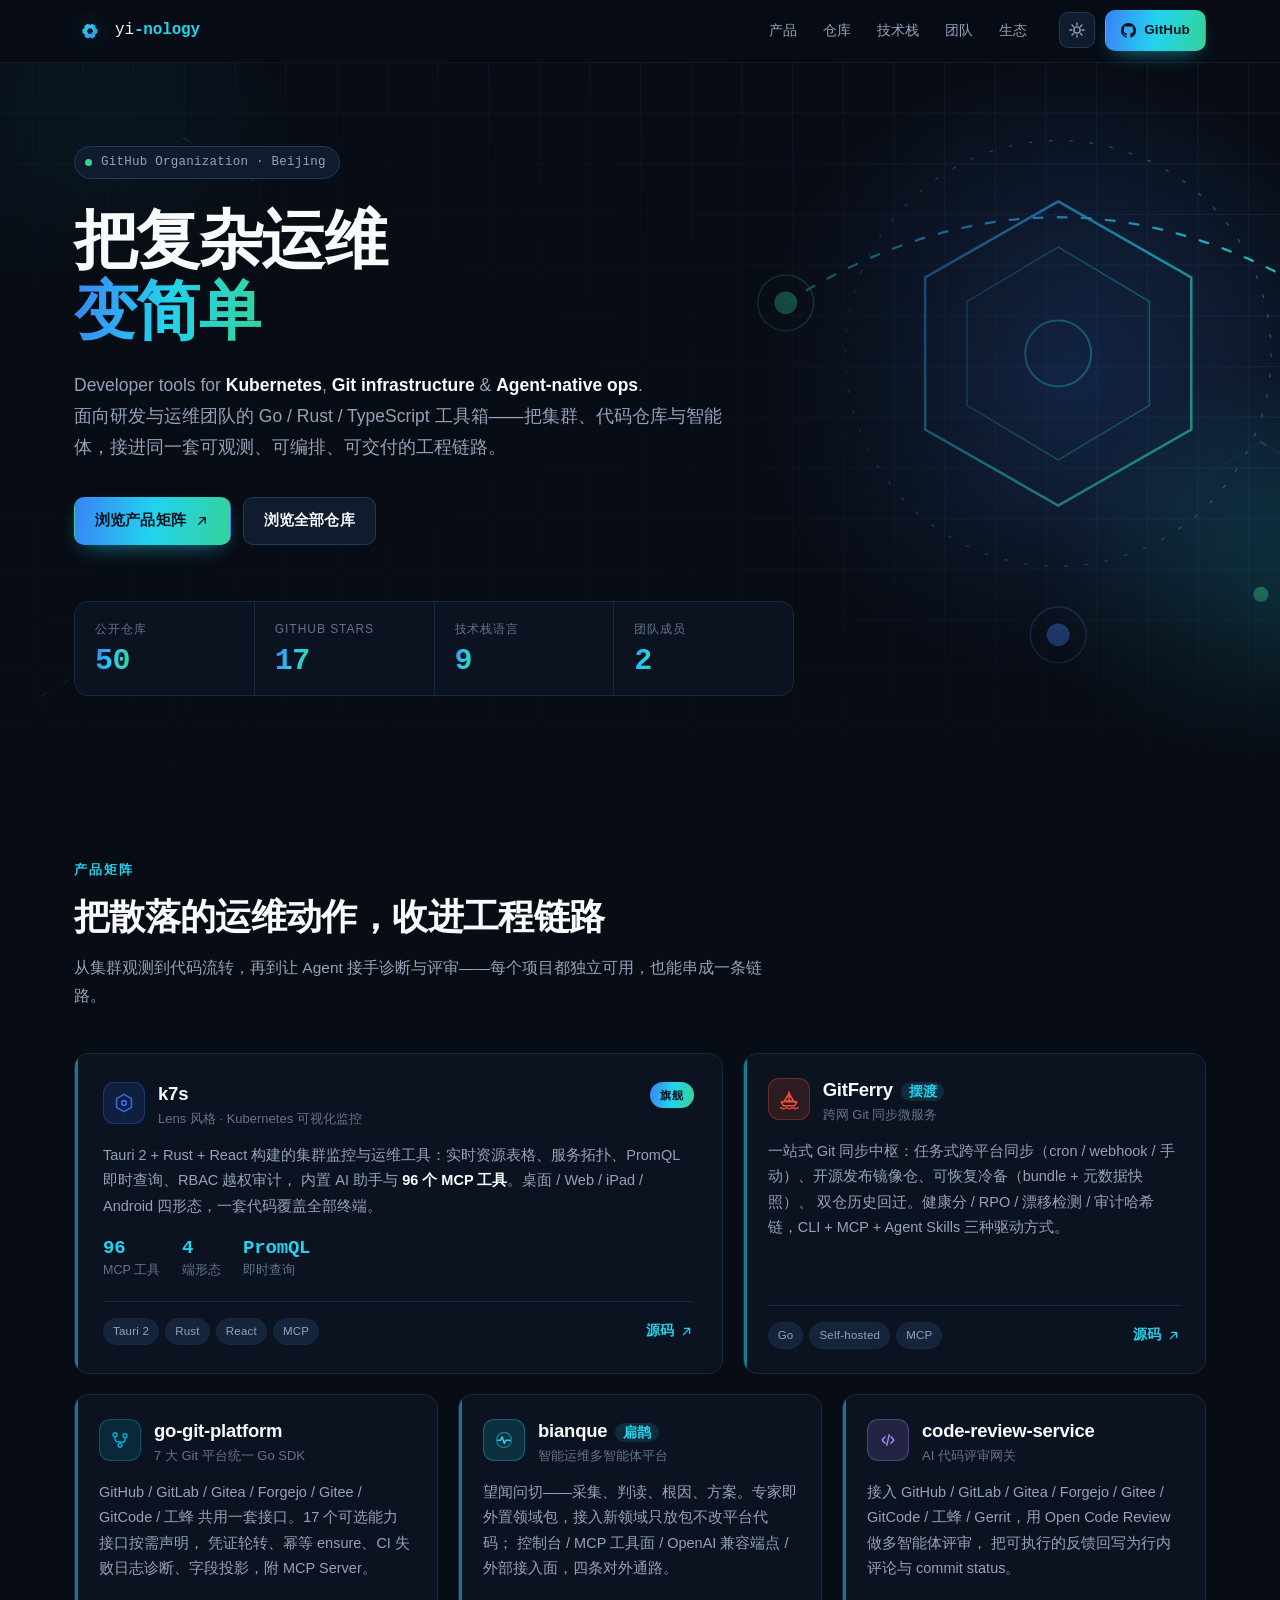
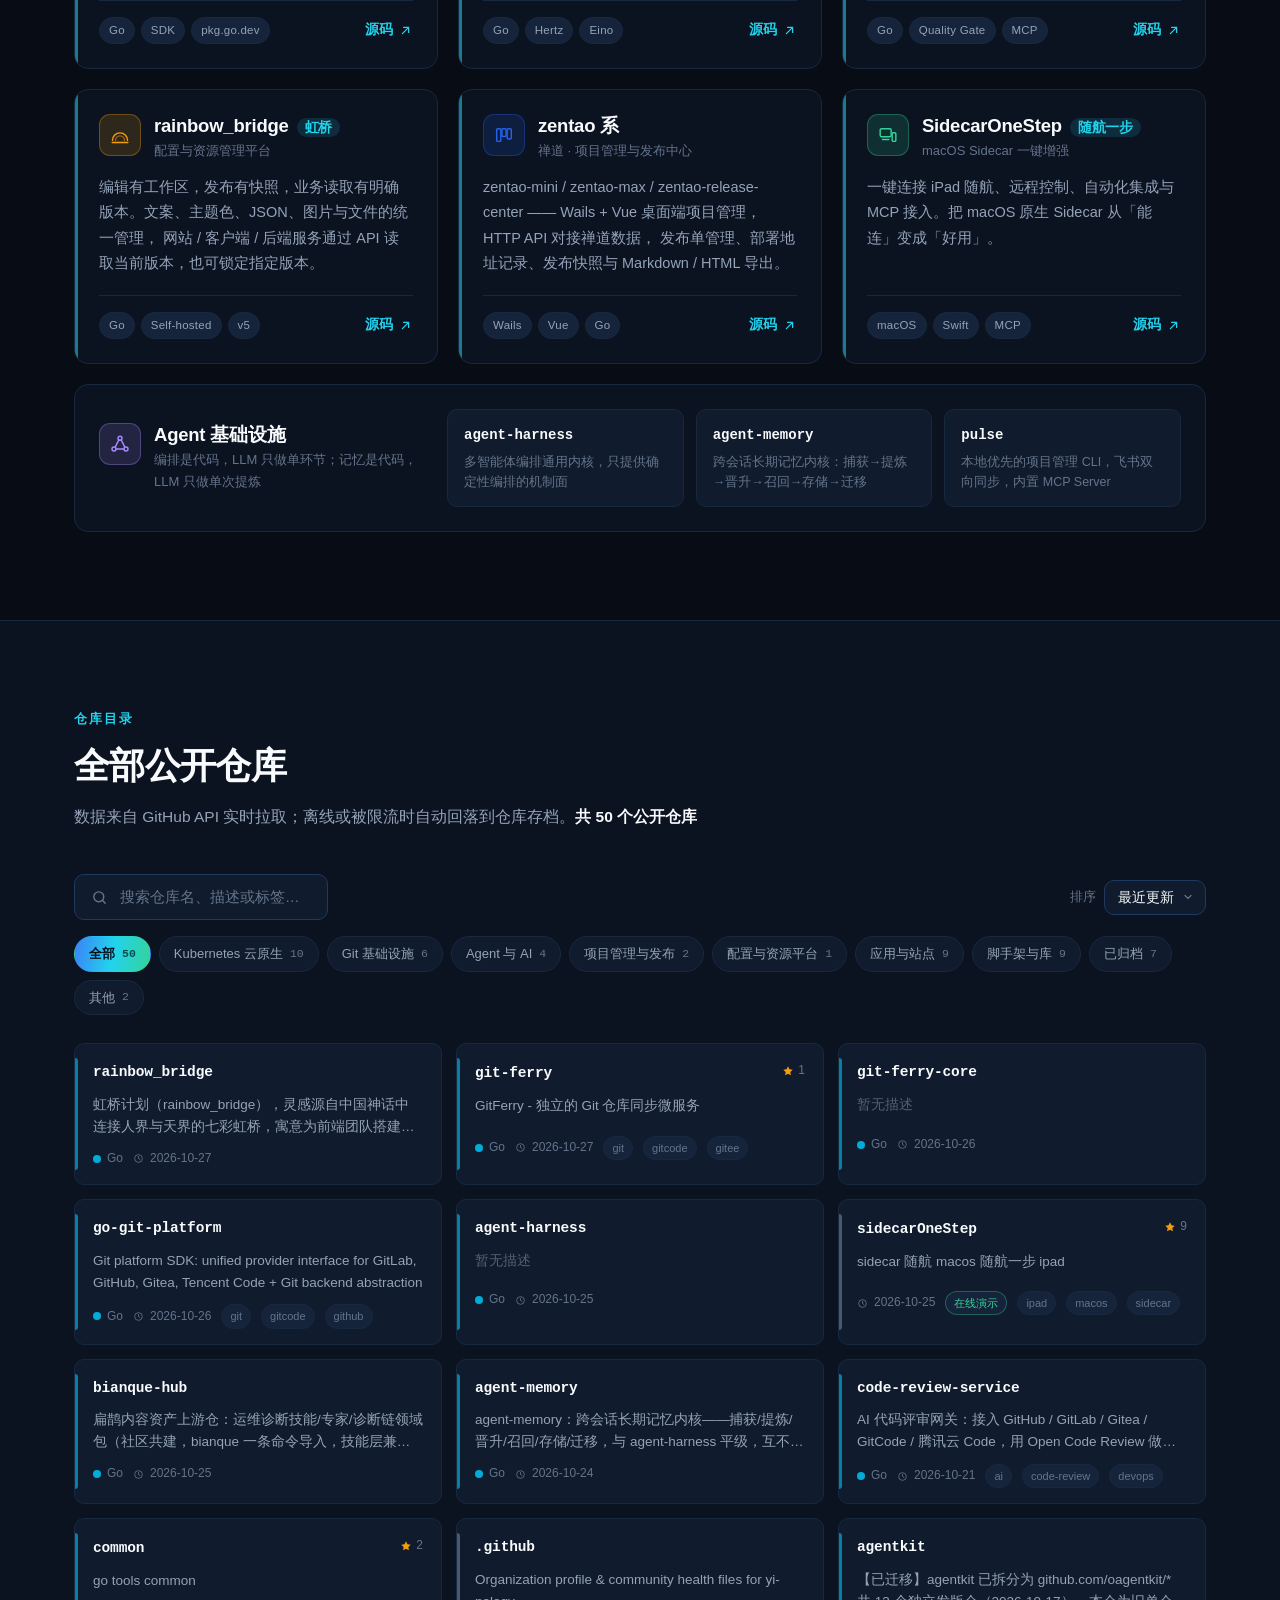
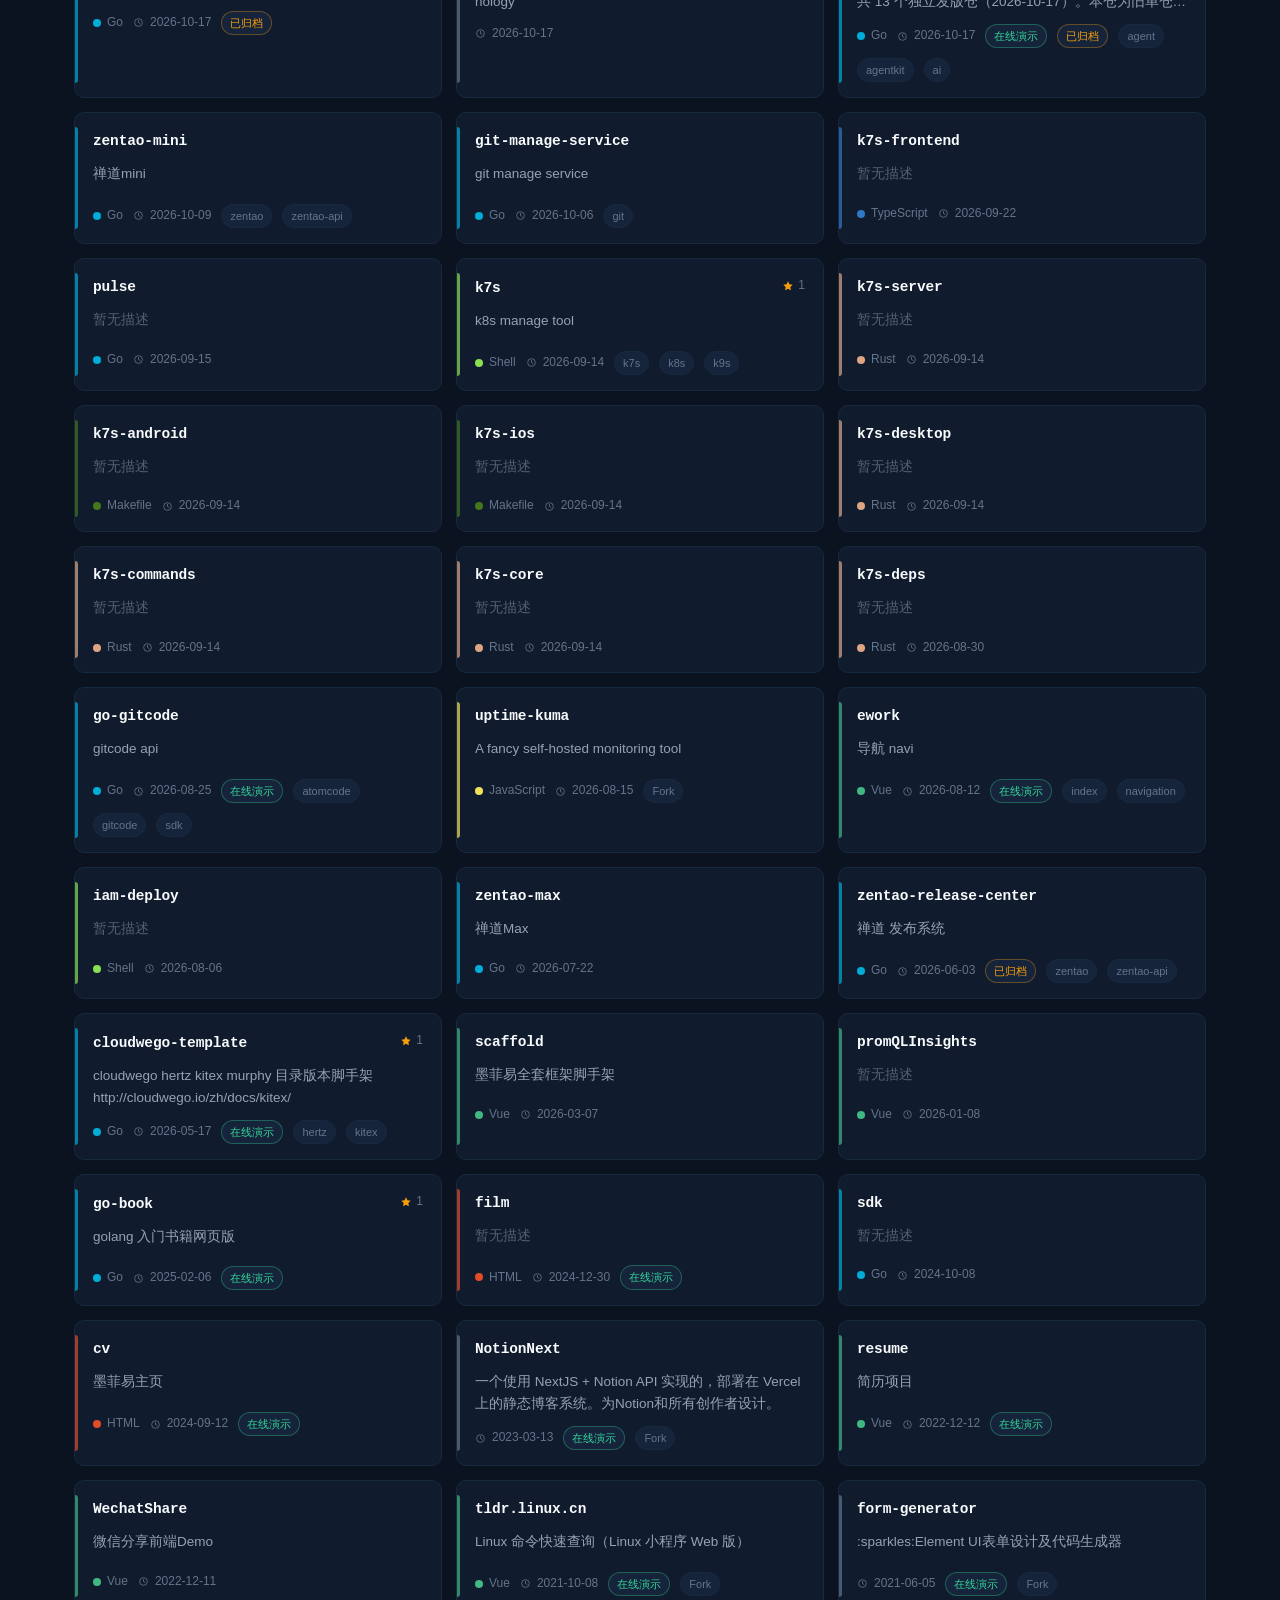
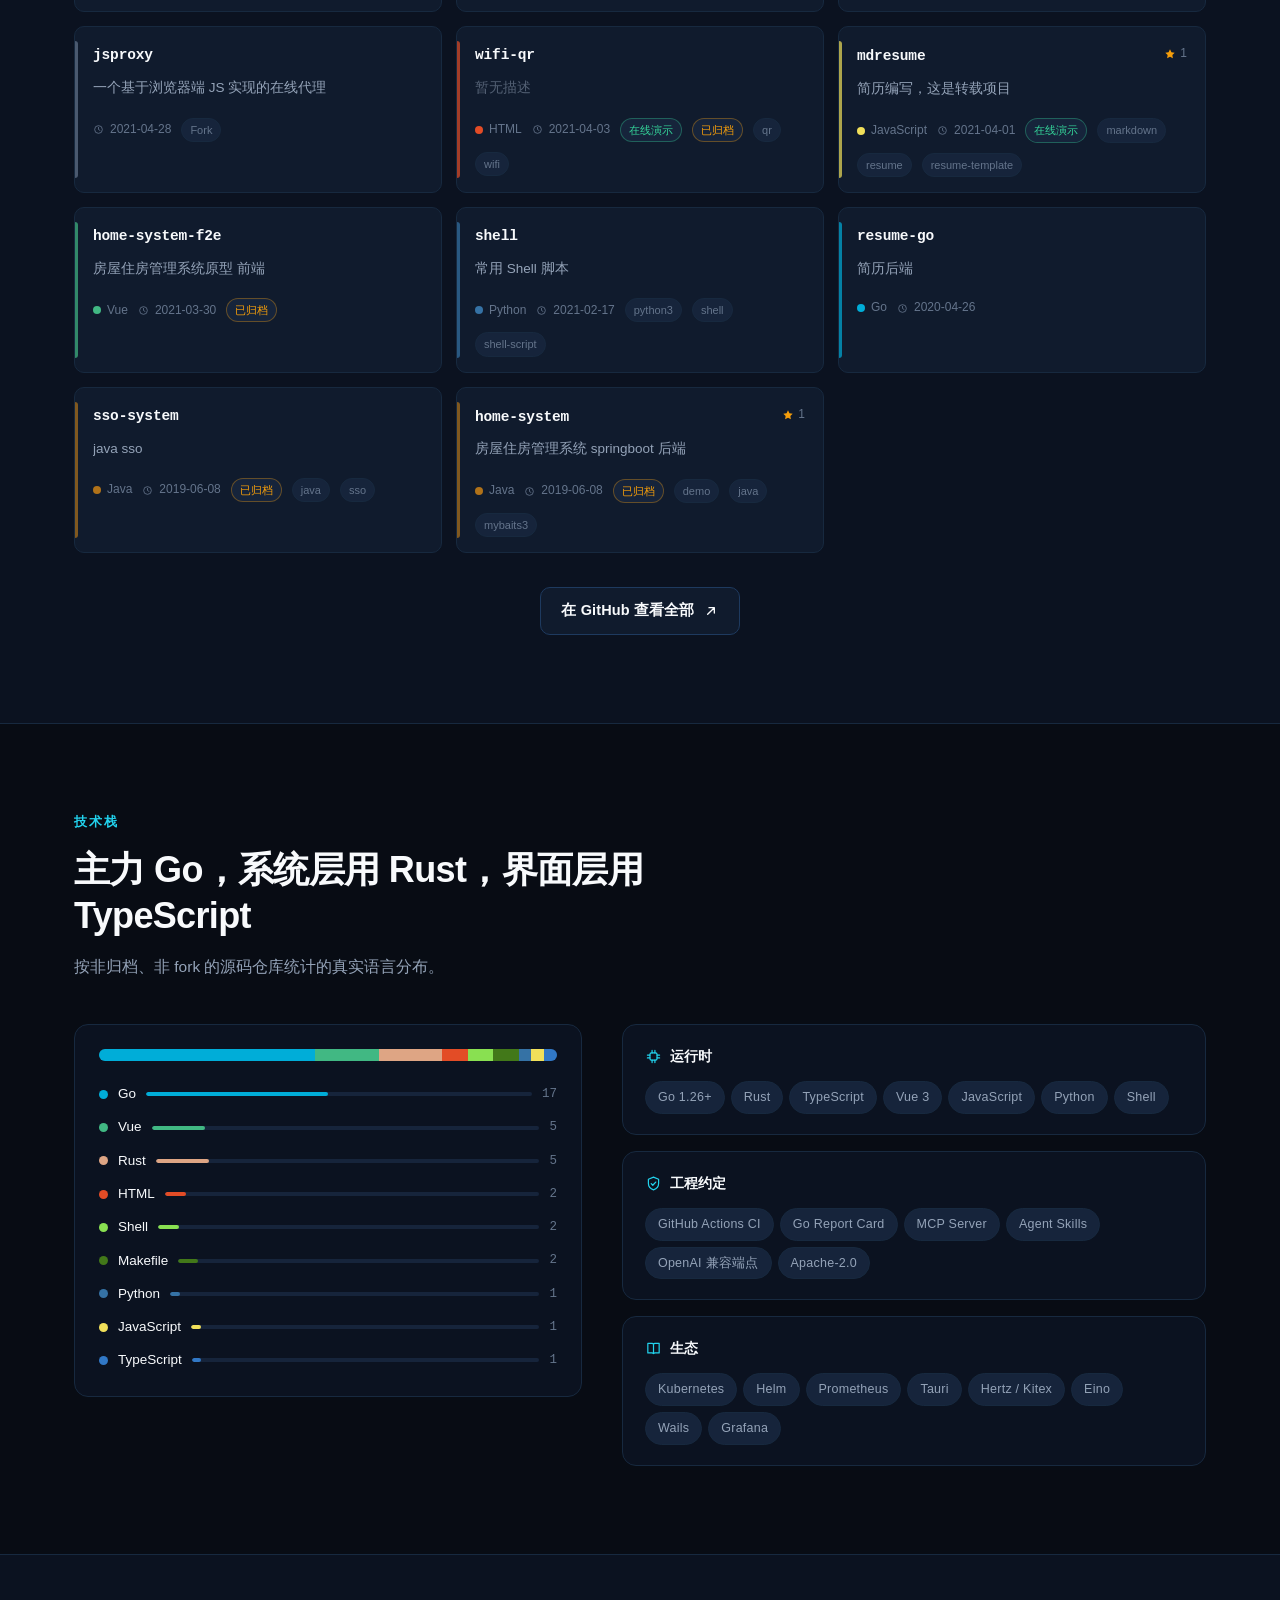
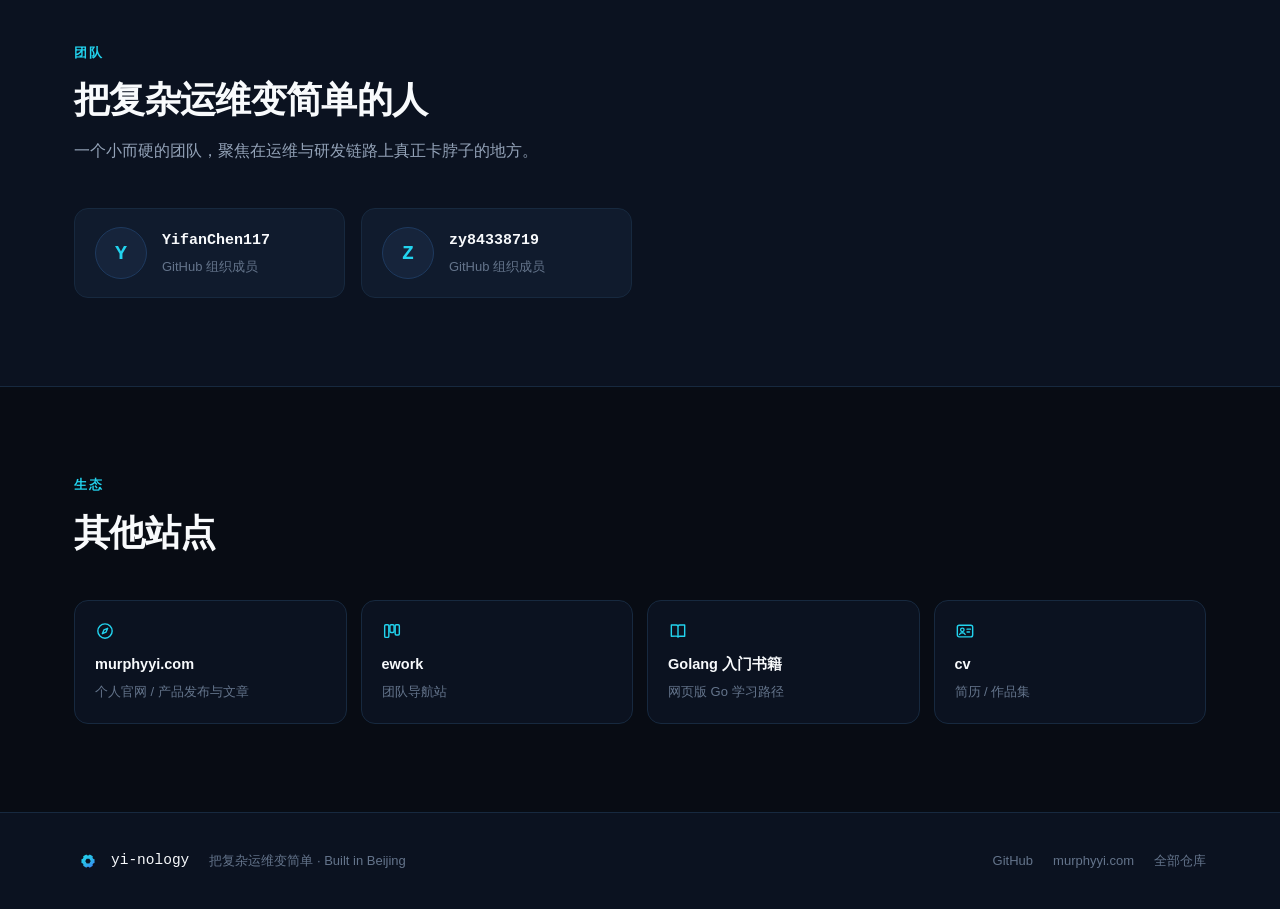
==== index.html @ b0cfac70 "feat: 组织官网 yi-nology.github.io 零构建步骤的纯静态站点，直接由 GitHub Pages 从 main 分支根目录发布。  - Hero：六边形节点簇与品牌标识同构，网格" ====
<!DOCTYPE html>
<html lang="zh-CN" data-theme="dark">
<head>
<meta charset="utf-8">
<meta name="viewport" content="width=device-width, initial-scale=1, viewport-fit=cover">
<title>yi-nology · 把复杂运维变简单</title>
<meta name="description" content="yi-nology 是一个开发者工具组织：Kubernetes 可视化监控、Git 基础设施、Agent 原生运维。面向研发与运维团队的 Go / Rust / TypeScript 工具箱。">
<meta name="theme-color" content="#0B1220">
<meta name="color-scheme" content="dark light">
<link rel="icon" href="assets/img/favicon.svg" type="image/svg+xml">
<link rel="canonical" href="https://yi-nology.github.io/">

<meta property="og:type" content="website">
<meta property="og:url" content="https://yi-nology.github.io/">
<meta property="og:title" content="yi-nology · 把复杂运维变简单">
<meta property="og:description" content="Developer tools for Kubernetes, Git infrastructure & Agent-native ops.">
<meta property="og:image" content="https://yi-nology.github.io/assets/img/og.png">
<meta property="og:site_name" content="yi-nology">
<meta name="twitter:card" content="summary_large_image">
<meta name="twitter:title" content="yi-nology · 把复杂运维变简单">
<meta name="twitter:description" content="Developer tools for Kubernetes, Git infrastructure & Agent-native ops.">
<meta name="twitter:image" content="https://yi-nology.github.io/assets/img/og.png">

<link rel="stylesheet" href="assets/css/style.css">
<script type="application/ld+json">
{
  "@context": "https://schema.org",
  "@type": "Organization",
  "name": "yi-nology",
  "url": "https://github.com/yi-nology",
  "logo": "https://yi-nology.github.io/assets/img/mark.svg",
  "description": "把复杂运维变简单 · Developer tools for Kubernetes, Git infrastructure & Agent-native ops",
  "email": "zhangyi@murphyyi.com",
  "address": { "@type": "PostalAddress", "addressLocality": "Beijing" },
  "sameAs": ["https://github.com/yi-nology", "https://murphyyi.com"]
}
</script>
</head>
<body id="top">

<svg class="sprite" aria-hidden="true" focusable="false" xmlns="http://www.w3.org/2000/svg">
  <symbol id="i-github" viewBox="0 0 16 16"><path fill="currentColor" d="M8 0C3.58 0 0 3.58 0 8c0 3.54 2.29 6.53 5.47 7.59.4.07.55-.17.55-.38 0-.19-.01-.82-.01-1.49-2.01.37-2.53-.49-2.69-.94-.09-.23-.48-.94-.82-1.13-.28-.15-.68-.52-.01-.53.63-.01 1.08.58 1.23.82.72 1.21 1.87.87 2.33.66.07-.52.28-.87.51-1.07-1.78-.2-3.64-.89-3.64-3.95 0-.87.31-1.59.82-2.15-.08-.2-.36-1.02.08-2.12 0 0 .67-.21 2.2.82a7.7 7.7 0 0 1 2-.27c.68 0 1.36.09 2 .27 1.53-1.04 2.2-.82 2.2-.82.44 1.1.16 1.92.08 2.12.51.56.82 1.27.82 2.15 0 3.07-1.87 3.75-3.65 3.95.29.25.54.73.54 1.48 0 1.07-.01 1.93-.01 2.2 0 .21.15.46.55.38A8.01 8.01 0 0 0 16 8c0-4.42-3.58-8-8-8Z"/></symbol>
  <symbol id="i-arrow" viewBox="0 0 24 24"><path fill="none" stroke="currentColor" stroke-width="2" stroke-linecap="round" stroke-linejoin="round" d="M7 17 17 7M9 7h8v8"/></symbol>
  <symbol id="i-search" viewBox="0 0 24 24"><circle cx="11" cy="11" r="7" fill="none" stroke="currentColor" stroke-width="2"/><path d="m20 20-3.6-3.6" fill="none" stroke="currentColor" stroke-width="2" stroke-linecap="round"/></symbol>
  <symbol id="i-star" viewBox="0 0 24 24"><path fill="currentColor" d="m12 2.6 2.9 5.9 6.5.9-4.7 4.6 1.1 6.5L12 17.4 6.2 20.5l1.1-6.5L2.6 9.4l6.5-.9Z"/></symbol>
  <symbol id="i-fork" viewBox="0 0 24 24"><circle cx="6" cy="5" r="2.4" fill="none" stroke="currentColor" stroke-width="1.8"/><circle cx="6" cy="19" r="2.4" fill="none" stroke="currentColor" stroke-width="1.8"/><circle cx="18" cy="12" r="2.4" fill="none" stroke="currentColor" stroke-width="1.8"/><path d="M6 7.4v9.2M8.4 12H15.6" fill="none" stroke="currentColor" stroke-width="1.8" stroke-linecap="round"/></symbol>
  <symbol id="i-clock" viewBox="0 0 24 24"><circle cx="12" cy="12" r="8.4" fill="none" stroke="currentColor" stroke-width="1.8"/><path d="M12 7.4V12l3.2 2" fill="none" stroke="currentColor" stroke-width="1.8" stroke-linecap="round"/></symbol>
  <symbol id="i-sun" viewBox="0 0 24 24"><circle cx="12" cy="12" r="4.2" fill="none" stroke="currentColor" stroke-width="1.8"/><path d="M12 2.6v2.6M12 18.8v2.6M2.6 12h2.6M18.8 12h2.6M5.4 5.4l1.9 1.9M16.7 16.7l1.9 1.9M18.6 5.4l-1.9 1.9M7.3 16.7l-1.9 1.9" stroke="currentColor" stroke-width="1.8" stroke-linecap="round"/></symbol>
  <symbol id="i-moon" viewBox="0 0 24 24"><path d="M20 14.2A8.4 8.4 0 0 1 9.8 4 8.6 8.6 0 1 0 20 14.2Z" fill="none" stroke="currentColor" stroke-width="1.8" stroke-linejoin="round"/></symbol>
  <symbol id="i-hex" viewBox="0 0 24 24"><path d="M12 2.6 20.1 7.3v9.4L12 21.4 3.9 16.7V7.3Z" fill="none" stroke="currentColor" stroke-width="1.7" stroke-linejoin="round"/><circle cx="12" cy="12" r="2.6" fill="none" stroke="currentColor" stroke-width="1.7"/></symbol>
  <symbol id="i-ferry" viewBox="0 0 24 24"><path d="M3.6 15.1h16.8l-2.5 4.3H6.1Z" fill="none" stroke="currentColor" stroke-width="1.7" stroke-linejoin="round"/><path d="M12 15.1V4.3" fill="none" stroke="currentColor" stroke-width="1.7" stroke-linecap="round"/><path d="M12 6 7.1 14.1h9.8Z" fill="none" stroke="currentColor" stroke-width="1.7" stroke-linejoin="round"/><path d="M2.9 21.5c1.6 0 1.6 1.1 3.2 1.1s1.6-1.1 3.2-1.1 1.6 1.1 3.2 1.1 1.6-1.1 3.2-1.1 1.6 1.1 3.2 1.1 1.6-1.1 3.2-1.1" fill="none" stroke="currentColor" stroke-width="1.5" stroke-linecap="round"/></symbol>
  <symbol id="i-branch" viewBox="0 0 24 24"><circle cx="6" cy="5.6" r="2.3" fill="none" stroke="currentColor" stroke-width="1.7"/><circle cx="18" cy="6.8" r="2.3" fill="none" stroke="currentColor" stroke-width="1.7"/><circle cx="12" cy="18.4" r="2.3" fill="none" stroke="currentColor" stroke-width="1.7"/><path d="M6 7.9v3.3a3 3 0 0 0 3 3h3.6M18 9.1v2.5a3 3 0 0 1-3 3H11.7" fill="none" stroke="currentColor" stroke-width="1.7" stroke-linecap="round"/></symbol>
  <symbol id="i-pulse" viewBox="0 0 24 24"><circle cx="12" cy="12" r="9" fill="none" stroke="currentColor" stroke-width="1.6" opacity=".45"/><path d="M4.6 12.4h3.3l1.8-4.3 2.6 8.2 1.7-3.9h5.4" fill="none" stroke="currentColor" stroke-width="1.8" stroke-linecap="round" stroke-linejoin="round"/></symbol>
  <symbol id="i-review" viewBox="0 0 24 24"><path d="M8.4 8 5 12l3.4 4M15.6 8 19 12l-3.4 4M13.4 5.6l-2.8 12.8" fill="none" stroke="currentColor" stroke-width="1.7" stroke-linecap="round" stroke-linejoin="round"/></symbol>
  <symbol id="i-rainbow" viewBox="0 0 24 24"><path d="M3 18.4a9 9 0 0 1 18 0" fill="none" stroke="currentColor" stroke-width="1.7" stroke-linecap="round"/><path d="M6.6 18.4a5.4 5.4 0 0 1 10.8 0" fill="none" stroke="currentColor" stroke-width="1.7" stroke-linecap="round" opacity=".55"/><path d="M2.6 21h18.8" stroke="currentColor" stroke-width="1.7" stroke-linecap="round"/></symbol>
  <symbol id="i-board" viewBox="0 0 24 24"><rect x="3.2" y="4.4" width="5" height="15.2" rx="1.4" fill="none" stroke="currentColor" stroke-width="1.7"/><rect x="9.5" y="4.4" width="5" height="9.4" rx="1.4" fill="none" stroke="currentColor" stroke-width="1.7"/><rect x="15.8" y="4.4" width="5" height="12.4" rx="1.4" fill="none" stroke="currentColor" stroke-width="1.7"/></symbol>
  <symbol id="i-screen" viewBox="0 0 24 24"><rect x="2.6" y="4.4" width="13.2" height="9.6" rx="1.6" fill="none" stroke="currentColor" stroke-width="1.7"/><rect x="17" y="9.2" width="4.4" height="10.4" rx="1.4" fill="none" stroke="currentColor" stroke-width="1.7"/><path d="M5.4 17.4h7.6" stroke="currentColor" stroke-width="1.7" stroke-linecap="round"/></symbol>
  <symbol id="i-agent" viewBox="0 0 24 24"><circle cx="12" cy="5" r="2.4" fill="none" stroke="currentColor" stroke-width="1.7"/><circle cx="4.8" cy="18" r="2.4" fill="none" stroke="currentColor" stroke-width="1.7"/><circle cx="19.2" cy="18" r="2.4" fill="none" stroke="currentColor" stroke-width="1.7"/><path d="M10.6 7 6.2 15.8M13.4 7l4.4 8.8M7.2 18h9.6" fill="none" stroke="currentColor" stroke-width="1.7" stroke-linecap="round"/></symbol>
  <symbol id="i-chip" viewBox="0 0 24 24"><rect x="7" y="7" width="10" height="10" rx="2" fill="none" stroke="currentColor" stroke-width="1.7"/><path d="M10 3.4v3.6M14 3.4v3.6M10 17v3.6M14 17v3.6M3.4 10H7M3.4 14H7M17 10h3.6M17 14h3.6" stroke="currentColor" stroke-width="1.7" stroke-linecap="round"/></symbol>
  <symbol id="i-shield" viewBox="0 0 24 24"><path d="M12 3 4.8 6v6c0 4.2 3 7.6 7.2 9 4.2-1.4 7.2-4.8 7.2-9V6Z" fill="none" stroke="currentColor" stroke-width="1.7" stroke-linejoin="round"/><path d="m8.8 12.2 2.2 2.2 4.2-4.4" fill="none" stroke="currentColor" stroke-width="1.8" stroke-linecap="round" stroke-linejoin="round"/></symbol>
  <symbol id="i-book" viewBox="0 0 24 24"><path d="M4 4.8h6a2.6 2.6 0 0 1 2 1 2.6 2.6 0 0 1 2-1h6v13.4h-6a2.6 2.6 0 0 0-2 1 2.6 2.6 0 0 0-2-1H4Z" fill="none" stroke="currentColor" stroke-width="1.7" stroke-linejoin="round"/><path d="M12 5.8v13.4" stroke="currentColor" stroke-width="1.7"/></symbol>
  <symbol id="i-compass" viewBox="0 0 24 24"><circle cx="12" cy="12" r="8.6" fill="none" stroke="currentColor" stroke-width="1.7"/><path d="m15.2 8.8-1.9 4.5-4.5 1.9 1.9-4.5Z" fill="none" stroke="currentColor" stroke-width="1.7" stroke-linejoin="round"/></symbol>
  <symbol id="i-idcard" viewBox="0 0 24 24"><rect x="2.8" y="5" width="18.4" height="14" rx="2.2" fill="none" stroke="currentColor" stroke-width="1.7"/><circle cx="8.8" cy="10.6" r="2.1" fill="none" stroke="currentColor" stroke-width="1.6"/><path d="M5.4 16.2a3.8 3.8 0 0 1 6.8 0M14.4 9.8h4.2M14.4 13.2h3" fill="none" stroke="currentColor" stroke-width="1.6" stroke-linecap="round"/></symbol>
</svg>

<header class="site-nav" id="nav">
  <div class="wrap nav-inner">
    <a class="brand" href="#top" aria-label="yi-nology 首页">
      <img src="assets/img/mark-simple.svg" alt="" width="32" height="32" class="brand-mark">
      <span class="brand-text">yi<b>-nology</b></span>
    </a>
    <nav class="nav-links" aria-label="主导航">
      <a href="#products">产品</a>
      <a href="#repos">仓库</a>
      <a href="#stack">技术栈</a>
      <a href="#team">团队</a>
      <a href="#ecosystem">生态</a>
    </nav>
    <div class="nav-actions">
      <button class="icon-btn" id="themeToggle" type="button" aria-label="切换明暗主题" title="切换明暗主题">
        <svg class="icon-sun" width="18" height="18" aria-hidden="true"><use href="#i-sun"/></svg>
        <svg class="icon-moon" width="18" height="18" aria-hidden="true"><use href="#i-moon"/></svg>
      </button>
      <a class="btn btn-primary btn-sm" href="https://github.com/yi-nology" target="_blank" rel="noopener">
        <svg width="15" height="15" aria-hidden="true"><use href="#i-github"/></svg>
        <span>GitHub</span>
      </a>
    </div>
  </div>
</header>

<main>

  <!-- ══════════════ HERO ══════════════ -->
  <section class="hero">
    <div class="hero-bg" aria-hidden="true">
      <svg viewBox="0 0 1200 560" preserveAspectRatio="xMidYMid slice" class="hero-constellation">
        <defs>
          <pattern id="hgrid" width="40" height="40" patternUnits="userSpaceOnUse">
            <path d="M40 0H0V40" fill="none" stroke="var(--line)" stroke-width="1" opacity=".5"/>
          </pattern>
          <radialGradient id="hglow1" cx="50%" cy="50%" r="50%">
            <stop offset="0%" stop-color="#3B82F6" stop-opacity=".34"/>
            <stop offset="100%" stop-color="#3B82F6" stop-opacity="0"/>
          </radialGradient>
          <radialGradient id="hglow2" cx="50%" cy="50%" r="50%">
            <stop offset="0%" stop-color="#22D3EE" stop-opacity=".26"/>
            <stop offset="100%" stop-color="#22D3EE" stop-opacity="0"/>
          </radialGradient>
          <linearGradient id="hflow" x1="0%" y1="0%" x2="100%" y2="100%">
            <stop offset="0%" stop-color="#3B82F6"/>
            <stop offset="50%" stop-color="#22D3EE"/>
            <stop offset="100%" stop-color="#34D399"/>
          </linearGradient>
        </defs>

        <rect width="1200" height="560" fill="url(#hgrid)"/>
        <circle cx="930" cy="250" r="250" fill="url(#hglow1)"/>
        <circle cx="1110" cy="430" r="190" fill="url(#hglow2)"/>
        <circle cx="180" cy="90" r="170" fill="url(#hglow2)" opacity=".6"/>

        <g class="constellation">
          <g class="hero-mark">
            <g class="flow" fill="none" stroke="url(#hflow)" stroke-width="1.8" stroke-linecap="round">
              <path d="M 715 190 Q 930 55 1145 190"/>
              <path d="M 930 372 L 930 452"/>
            </g>

            <circle cx="715" cy="190" r="9" fill="#34D399" opacity=".9"/>
            <circle cx="1145" cy="190" r="9" fill="#34D399" opacity=".9"/>
            <circle cx="930" cy="452" r="9" fill="#3B82F6" opacity=".9"/>

            <polygon points="930,110 1035,170 1035,290 930,350 825,290 825,170"
                     fill="none" stroke="url(#hflow)" stroke-width="2" opacity=".85"/>
            <polygon points="930,146 1002,189 1002,271 930,314 858,271 858,189"
                     fill="none" stroke="url(#hflow)" stroke-width="1.2" opacity=".45"/>
            <circle cx="930" cy="230" r="26" fill="none" stroke="#22D3EE" stroke-width="1.6" opacity=".55"/>
            <circle class="orbit" cx="930" cy="230" r="168" fill="none" stroke="url(#hflow)"
                    stroke-width="1" stroke-dasharray="3 13" opacity=".45"/>

            <circle cx="715" cy="190" r="22" fill="none" stroke="#34D399" stroke-width="1.2" opacity=".5"/>
            <circle cx="1145" cy="190" r="22" fill="none" stroke="#34D399" stroke-width="1.2" opacity=".5"/>
            <circle cx="930" cy="452" r="22" fill="none" stroke="#3B82F6" stroke-width="1.2" opacity=".5"/>
          </g>

          <g class="scatter" fill="none" stroke="var(--line)" stroke-width="1.4">
            <polygon points="240,60 300,96 300,168 240,204 180,168 180,96" opacity=".5"/>
            <polygon points="180,470 232,500 232,560 180,590 128,560 128,500" opacity=".35"/>
            <polygon points="1090,300 1140,330 1140,390 1090,420 1040,390 1040,330" opacity=".45"/>
          </g>

          <g class="flow faint" fill="none" stroke="url(#hflow)" stroke-width="1.4" stroke-linecap="round">
            <path d="M 240 60 300 96"/>
            <path d="M 1090 300 1140 330"/>
            <path d="M 128 500 180 470"/>
          </g>

          <g class="nodes">
            <circle cx="300" cy="168" r="6" fill="#22D3EE" opacity=".7"/>
            <circle cx="1090" cy="420" r="6" fill="#34D399" opacity=".7"/>
            <circle cx="232" cy="560" r="6" fill="#3B82F6" opacity=".7"/>
          </g>
        </g>
      </svg>
      <div class="hero-fade"></div>
    </div>

    <div class="wrap hero-inner">
      <p class="eyebrow">
        <span class="pulse-dot"></span>
        GitHub Organization · Beijing
      </p>
      <h1 class="hero-title">把复杂运维<br><span class="grad">变简单</span></h1>
      <p class="hero-sub">
        Developer tools for <b>Kubernetes</b>, <b>Git infrastructure</b> &amp; <b>Agent-native ops</b>.<br>
        面向研发与运维团队的 Go / Rust / TypeScript 工具箱——把集群、代码仓库与智能体，接进同一套可观测、可编排、可交付的工程链路。
      </p>
      <div class="hero-cta">
        <a class="btn btn-primary" href="#products">
          浏览产品矩阵
          <svg width="16" height="16" aria-hidden="true"><use href="#i-arrow"/></svg>
        </a>
        <a class="btn btn-ghost" href="#repos">浏览全部仓库</a>
      </div>

      <dl class="stat-strip" id="statStrip">
        <div class="stat"><dt>公开仓库</dt><dd><span class="num" data-count="50">0</span></dd></div>
        <div class="stat"><dt>GitHub Stars</dt><dd><span class="num" data-count="17">0</span></dd></div>
        <div class="stat"><dt>技术栈语言</dt><dd><span class="num" data-count="9">0</span></dd></div>
        <div class="stat"><dt>团队成员</dt><dd><span class="num" data-count="2">0</span></dd></div>
      </dl>
    </div>
  </section>

  <!-- ══════════════ PRODUCTS ══════════════ -->
  <section class="section" id="products">
    <div class="wrap">
      <header class="section-head">
        <p class="kicker">产品矩阵</p>
        <h2 class="section-title">把散落的运维动作，收进工程链路</h2>
        <p class="section-lede">
          从集群观测到代码流转，再到让 Agent 接手诊断与评审——每个项目都独立可用，也能串成一条链路。
        </p>
      </header>

      <div class="bento">
        <article class="card card-feature" data-accent="#326CE5">
          <div class="card-head">
            <span class="card-icon" style="--c:#326CE5"><svg width="22" height="22" aria-hidden="true"><use href="#i-hex"/></svg></span>
            <div>
              <h3 class="card-title">k7s</h3>
              <p class="card-tag">Lens 风格 · Kubernetes 可视化监控</p>
            </div>
            <span class="card-badge">旗舰</span>
          </div>
          <p class="card-desc">
            Tauri 2 + Rust + React 构建的集群监控与运维工具：实时资源表格、服务拓扑、PromQL 即时查询、RBAC 越权审计，
            内置 AI 助手与 <b>96 个 MCP 工具</b>。桌面 / Web / iPad / Android 四形态，一套代码覆盖全部终端。
          </p>
          <ul class="card-facts">
            <li><span>96</span> MCP 工具</li>
            <li><span>4</span> 端形态</li>
            <li><span>PromQL</span> 即时查询</li>
          </ul>
          <div class="card-foot">
            <div class="chips">
              <span class="chip">Tauri 2</span><span class="chip">Rust</span><span class="chip">React</span><span class="chip">MCP</span>
            </div>
            <a class="card-link" href="https://github.com/yi-nology/k7s" target="_blank" rel="noopener">
              源码 <svg width="15" height="15" aria-hidden="true"><use href="#i-arrow"/></svg>
            </a>
          </div>
        </article>

        <article class="card" data-accent="#F05032">
          <div class="card-head">
            <span class="card-icon" style="--c:#F05032"><svg width="22" height="22" aria-hidden="true"><use href="#i-ferry"/></svg></span>
            <div>
              <h3 class="card-title">GitFerry<span class="card-cn">摆渡</span></h3>
              <p class="card-tag">跨网 Git 同步微服务</p>
            </div>
          </div>
          <p class="card-desc">
            一站式 Git 同步中枢：任务式跨平台同步（cron / webhook / 手动）、开源发布镜像仓、可恢复冷备（bundle + 元数据快照）、
            双仓历史回迁。健康分 / RPO / 漂移检测 / 审计哈希链，CLI + MCP + Agent Skills 三种驱动方式。
          </p>
          <div class="card-foot">
            <div class="chips">
              <span class="chip">Go</span><span class="chip">Self-hosted</span><span class="chip">MCP</span>
            </div>
            <a class="card-link" href="https://github.com/yi-nology/git-ferry" target="_blank" rel="noopener">
              源码 <svg width="15" height="15" aria-hidden="true"><use href="#i-arrow"/></svg>
            </a>
          </div>
        </article>
      </div>

      <div class="grid-3">
        <article class="card" data-accent="#00ADD8">
          <div class="card-head">
            <span class="card-icon" style="--c:#00ADD8"><svg width="20" height="20" aria-hidden="true"><use href="#i-branch"/></svg></span>
            <div>
              <h3 class="card-title">go-git-platform</h3>
              <p class="card-tag">7 大 Git 平台统一 Go SDK</p>
            </div>
          </div>
          <p class="card-desc">
            GitHub / GitLab / Gitea / Forgejo / Gitee / GitCode / 工蜂 共用一套接口。17 个可选能力接口按需声明，
            凭证轮转、幂等 ensure、CI 失败日志诊断、字段投影，附 MCP Server。
          </p>
          <div class="card-foot">
            <div class="chips"><span class="chip">Go</span><span class="chip">SDK</span><span class="chip">pkg.go.dev</span></div>
            <a class="card-link" href="https://github.com/yi-nology/go-git-platform" target="_blank" rel="noopener">
              源码 <svg width="15" height="15" aria-hidden="true"><use href="#i-arrow"/></svg>
            </a>
          </div>
        </article>

        <article class="card" data-accent="#22D3EE">
          <div class="card-head">
            <span class="card-icon" style="--c:#22D3EE"><svg width="20" height="20" aria-hidden="true"><use href="#i-pulse"/></svg></span>
            <div>
              <h3 class="card-title">bianque<span class="card-cn">扁鹊</span></h3>
              <p class="card-tag">智能运维多智能体平台</p>
            </div>
          </div>
          <p class="card-desc">
            望闻问切——采集、判读、根因、方案。专家即外置领域包，接入新领域只放包不改平台代码；
            控制台 / MCP 工具面 / OpenAI 兼容端点 / 外部接入面，四条对外通路。
          </p>
          <div class="card-foot">
            <div class="chips"><span class="chip">Go</span><span class="chip">Hertz</span><span class="chip">Eino</span></div>
            <a class="card-link" href="https://github.com/yi-nology/bianque" target="_blank" rel="noopener">
              源码 <svg width="15" height="15" aria-hidden="true"><use href="#i-arrow"/></svg>
            </a>
          </div>
        </article>

        <article class="card" data-accent="#A78BFA">
          <div class="card-head">
            <span class="card-icon" style="--c:#A78BFA"><svg width="20" height="20" aria-hidden="true"><use href="#i-review"/></svg></span>
            <div>
              <h3 class="card-title">code-review-service</h3>
              <p class="card-tag">AI 代码评审网关</p>
            </div>
          </div>
          <p class="card-desc">
            接入 GitHub / GitLab / Gitea / Forgejo / Gitee / GitCode / 工蜂 / Gerrit，用 Open Code Review 做多智能体评审，
            把可执行的反馈回写为行内评论与 commit status。
          </p>
          <div class="card-foot">
            <div class="chips"><span class="chip">Go</span><span class="chip">Quality Gate</span><span class="chip">MCP</span></div>
            <a class="card-link" href="https://github.com/yi-nology/code-review-service" target="_blank" rel="noopener">
              源码 <svg width="15" height="15" aria-hidden="true"><use href="#i-arrow"/></svg>
            </a>
          </div>
        </article>

        <article class="card" data-accent="#F59E0B">
          <div class="card-head">
            <span class="card-icon" style="--c:#F59E0B"><svg width="20" height="20" aria-hidden="true"><use href="#i-rainbow"/></svg></span>
            <div>
              <h3 class="card-title">rainbow_bridge<span class="card-cn">虹桥</span></h3>
              <p class="card-tag">配置与资源管理平台</p>
            </div>
          </div>
          <p class="card-desc">
            编辑有工作区，发布有快照，业务读取有明确版本。文案、主题色、JSON、图片与文件的统一管理，
            网站 / 客户端 / 后端服务通过 API 读取当前版本，也可锁定指定版本。
          </p>
          <div class="card-foot">
            <div class="chips"><span class="chip">Go</span><span class="chip">Self-hosted</span><span class="chip">v5</span></div>
            <a class="card-link" href="https://github.com/yi-nology/rainbow_bridge" target="_blank" rel="noopener">
              源码 <svg width="15" height="15" aria-hidden="true"><use href="#i-arrow"/></svg>
            </a>
          </div>
        </article>

        <article class="card" data-accent="#2563EB">
          <div class="card-head">
            <span class="card-icon" style="--c:#2563EB"><svg width="20" height="20" aria-hidden="true"><use href="#i-board"/></svg></span>
            <div>
              <h3 class="card-title">zentao 系</h3>
              <p class="card-tag">禅道 · 项目管理与发布中心</p>
            </div>
          </div>
          <p class="card-desc">
            zentao-mini / zentao-max / zentao-release-center —— Wails + Vue 桌面端项目管理，HTTP API 对接禅道数据，
            发布单管理、部署地址记录、发布快照与 Markdown / HTML 导出。
          </p>
          <div class="card-foot">
            <div class="chips"><span class="chip">Wails</span><span class="chip">Vue</span><span class="chip">Go</span></div>
            <a class="card-link" href="https://github.com/yi-nology/zentao-mini" target="_blank" rel="noopener">
              源码 <svg width="15" height="15" aria-hidden="true"><use href="#i-arrow"/></svg>
            </a>
          </div>
        </article>

        <article class="card" data-accent="#34D399">
          <div class="card-head">
            <span class="card-icon" style="--c:#34D399"><svg width="20" height="20" aria-hidden="true"><use href="#i-screen"/></svg></span>
            <div>
              <h3 class="card-title">SidecarOneStep<span class="card-cn">随航一步</span></h3>
              <p class="card-tag">macOS Sidecar 一键增强</p>
            </div>
          </div>
          <p class="card-desc">
            一键连接 iPad 随航、远程控制、自动化集成与 MCP 接入。把 macOS 原生 Sidecar 从「能连」变成「好用」。
          </p>
          <div class="card-foot">
            <div class="chips"><span class="chip">macOS</span><span class="chip">Swift</span><span class="chip">MCP</span></div>
            <a class="card-link" href="https://github.com/yi-nology/sidecarOneStep" target="_blank" rel="noopener">
              源码 <svg width="15" height="15" aria-hidden="true"><use href="#i-arrow"/></svg>
            </a>
          </div>
        </article>
      </div>

      <div class="agent-strip">
        <div class="agent-strip-head">
          <span class="card-icon" style="--c:#A78BFA"><svg width="20" height="20" aria-hidden="true"><use href="#i-agent"/></svg></span>
          <div>
            <h3 class="card-title">Agent 基础设施</h3>
            <p class="card-tag">编排是代码，LLM 只做单环节；记忆是代码，LLM 只做单次提炼</p>
          </div>
        </div>
        <div class="agent-items">
          <a class="agent-item" href="https://github.com/yi-nology/agent-harness" target="_blank" rel="noopener">
            <b>agent-harness</b><span>多智能体编排通用内核，只提供确定性编排的机制面</span>
          </a>
          <a class="agent-item" href="https://github.com/yi-nology/agent-memory" target="_blank" rel="noopener">
            <b>agent-memory</b><span>跨会话长期记忆内核：捕获→提炼→晋升→召回→存储→迁移</span>
          </a>
          <a class="agent-item" href="https://github.com/yi-nology/pulse" target="_blank" rel="noopener">
            <b>pulse</b><span>本地优先的项目管理 CLI，飞书双向同步，内置 MCP Server</span>
          </a>
        </div>
      </div>
    </div>
  </section>

  <!-- ══════════════ REPOS ══════════════ -->
  <section class="section section-alt" id="repos">
    <div class="wrap">
      <header class="section-head">
        <p class="kicker">仓库目录</p>
        <h2 class="section-title">全部公开仓库</h2>
        <p class="section-lede">
          数据来自 GitHub API 实时拉取；离线或被限流时自动回落到仓库存档。<span id="repoCount" class="lede-num">—</span>
        </p>
      </header>

      <div class="repo-toolbar">
        <div class="repo-toolbar-top">
          <div class="search-box">
            <svg width="17" height="17" aria-hidden="true"><use href="#i-search"/></svg>
            <input type="search" id="repoSearch" placeholder="搜索仓库名、描述或标签…" aria-label="搜索仓库" autocomplete="off" spellcheck="false">
          </div>
          <label class="sort-box">
            <span>排序</span>
            <select id="repoSort" aria-label="仓库排序方式">
              <option value="pushed">最近更新</option>
              <option value="stars">Star 最多</option>
            </select>
          </label>
        </div>
        <div class="filter-chips" id="repoFilters" role="group" aria-label="按分类筛选仓库"></div>
      </div>

      <div class="repo-grid" id="repoGrid" aria-live="polite"></div>
      <p class="empty-state" id="repoEmpty" hidden>没有匹配的仓库，换个关键词试试。</p>

      <div class="repo-more">
        <a class="btn btn-ghost" href="https://github.com/orgs/yi-nology/repositories" target="_blank" rel="noopener">
          在 GitHub 查看全部
          <svg width="16" height="16" aria-hidden="true"><use href="#i-arrow"/></svg>
        </a>
      </div>
    </div>
  </section>

  <!-- ══════════════ STACK ══════════════ -->
  <section class="section" id="stack">
    <div class="wrap">
      <header class="section-head">
        <p class="kicker">技术栈</p>
        <h2 class="section-title">主力 Go，系统层用 Rust，界面层用 TypeScript</h2>
        <p class="section-lede">按非归档、非 fork 的源码仓库统计的真实语言分布。</p>
      </header>

      <div class="stack-layout">
        <div class="lang-panel">
          <div class="lang-bar" id="langBar" role="img" aria-label="语言分布"></div>
          <ul class="lang-list" id="langList"></ul>
        </div>
        <div class="stack-panels">
          <div class="stack-panel">
            <h3 class="stack-panel-title"><svg width="17" height="17" aria-hidden="true"><use href="#i-chip"/></svg>运行时</h3>
            <div class="chips chips-lg">
              <span class="chip">Go 1.26+</span><span class="chip">Rust</span><span class="chip">TypeScript</span>
              <span class="chip">Vue 3</span><span class="chip">JavaScript</span><span class="chip">Python</span><span class="chip">Shell</span>
            </div>
          </div>
          <div class="stack-panel">
            <h3 class="stack-panel-title"><svg width="17" height="17" aria-hidden="true"><use href="#i-shield"/></svg>工程约定</h3>
            <div class="chips chips-lg">
              <span class="chip">GitHub Actions CI</span><span class="chip">Go Report Card</span><span class="chip">MCP Server</span>
              <span class="chip">Agent Skills</span><span class="chip">OpenAI 兼容端点</span><span class="chip">Apache-2.0</span>
            </div>
          </div>
          <div class="stack-panel">
            <h3 class="stack-panel-title"><svg width="17" height="17" aria-hidden="true"><use href="#i-book"/></svg>生态</h3>
            <div class="chips chips-lg">
              <span class="chip">Kubernetes</span><span class="chip">Helm</span><span class="chip">Prometheus</span>
              <span class="chip">Tauri</span><span class="chip">Hertz / Kitex</span><span class="chip">Eino</span>
              <span class="chip">Wails</span><span class="chip">Grafana</span>
            </div>
          </div>
        </div>
      </div>
    </div>
  </section>

  <!-- ══════════════ TEAM ══════════════ -->
  <section class="section section-alt" id="team">
    <div class="wrap">
      <header class="section-head">
        <p class="kicker">团队</p>
        <h2 class="section-title">把复杂运维变简单的人</h2>
        <p class="section-lede">一个小而硬的团队，聚焦在运维与研发链路上真正卡脖子的地方。</p>
      </header>
      <div class="team-grid" id="teamGrid"></div>
    </div>
  </section>

  <!-- ══════════════ ECOSYSTEM ══════════════ -->
  <section class="section" id="ecosystem">
    <div class="wrap">
      <header class="section-head">
        <p class="kicker">生态</p>
        <h2 class="section-title">其他站点</h2>
      </header>
      <div class="eco-grid">
        <a class="eco-card" href="https://murphyyi.com" target="_blank" rel="noopener">
          <svg width="20" height="20" aria-hidden="true"><use href="#i-compass"/></svg>
          <b>murphyyi.com</b><span>个人官网 / 产品发布与文章</span>
          <svg class="eco-arrow" width="16" height="16" aria-hidden="true"><use href="#i-arrow"/></svg>
        </a>
        <a class="eco-card" href="https://yi-nology.github.io/ework" target="_blank" rel="noopener">
          <svg width="20" height="20" aria-hidden="true"><use href="#i-board"/></svg>
          <b>ework</b><span>团队导航站</span>
          <svg class="eco-arrow" width="16" height="16" aria-hidden="true"><use href="#i-arrow"/></svg>
        </a>
        <a class="eco-card" href="https://yi-nology.github.io/go-book" target="_blank" rel="noopener">
          <svg width="20" height="20" aria-hidden="true"><use href="#i-book"/></svg>
          <b>Golang 入门书籍</b><span>网页版 Go 学习路径</span>
          <svg class="eco-arrow" width="16" height="16" aria-hidden="true"><use href="#i-arrow"/></svg>
        </a>
        <a class="eco-card" href="https://github.com/yi-nology/cv" target="_blank" rel="noopener">
          <svg width="20" height="20" aria-hidden="true"><use href="#i-idcard"/></svg>
          <b>cv</b><span>简历 / 作品集</span>
          <svg class="eco-arrow" width="16" height="16" aria-hidden="true"><use href="#i-arrow"/></svg>
        </a>
      </div>
    </div>
  </section>

</main>

<footer class="site-footer">
  <div class="wrap footer-inner">
    <div class="footer-brand">
      <img src="assets/img/mark-simple.svg" alt="" width="28" height="28">
      <span>yi-nology</span>
    </div>
    <p class="footer-note">把复杂运维变简单 · Built in Beijing</p>
    <nav class="footer-links" aria-label="页脚导航">
      <a href="https://github.com/yi-nology" target="_blank" rel="noopener">GitHub</a>
      <a href="https://murphyyi.com" target="_blank" rel="noopener">murphyyi.com</a>
      <a href="https://github.com/orgs/yi-nology/repositories" target="_blank" rel="noopener">全部仓库</a>
    </nav>
  </div>
</footer>

<script src="assets/js/app.js" defer></script>
</body>
</html>
---- assets/css/style.css ----
/* ══════════════════════════════════════════════════════════
   yi-nology.github.io — 设计基线见 DESIGN.md
   风格：深色画布 / 细线框 / 等宽字体 / 一处高亮 / 真实数据
   ══════════════════════════════════════════════════════════ */

:root {
  --bg:        #080C14;
  --bg-1:      #0B1220;
  --bg-2:      #101B2D;
  --bg-3:      #16243B;
  --line:      #1E3A5F;
  --line-soft: #17293F;
  --ink:       #F8FAFC;
  --ink-2:     #94A3B8;
  --ink-3:     #64748B;

  --blue:   #3B82F6;
  --cyan:   #22D3EE;
  --green:  #34D399;
  --amber:  #F59E0B;
  --violet: #A78BFA;
  --orange: #F05032;

  --grad: linear-gradient(100deg, var(--blue) 0%, var(--cyan) 50%, var(--green) 100%);
  --grad-soft: linear-gradient(100deg, rgba(59,130,246,.16), rgba(34,211,238,.14), rgba(52,211,153,.14));

  --font-sans: -apple-system, BlinkMacSystemFont, "Segoe UI", "PingFang SC",
               "Hiragino Sans GB", "Microsoft YaHei", "Noto Sans CJK SC", sans-serif;
  --font-mono: ui-monospace, SFMono-Regular, "SF Mono", Menlo, Consolas,
               "Liberation Mono", "Noto Sans Mono CJK SC", monospace;

  --radius:    14px;
  --radius-sm: 10px;
  --shadow: 0 1px 2px rgba(0,0,0,.4), 0 12px 32px -12px rgba(0,0,0,.55);
  --shadow-lift: 0 2px 4px rgba(0,0,0,.4), 0 22px 48px -18px rgba(0,0,0,.7);

  --nav-h: 62px;
  --ease: cubic-bezier(.22, .61, .36, 1);
}

[data-theme="light"] {
  --bg:        #F5F8FC;
  --bg-1:      #FFFFFF;
  --bg-2:      #FFFFFF;
  --bg-3:      #EEF3FA;
  --line:      #D8E2EF;
  --line-soft: #E7EEF7;
  --ink:       #0B1220;
  --ink-2:     #4A5A70;
  --ink-3:     #7A8AA0;
  --blue:      #2563EB;
  --cyan:      #0891B2;
  --green:     #059669;
  --amber:     #B45309;
  --violet:    #7C3AED;
  --orange:    #C2410C;
  --grad-soft: linear-gradient(100deg, rgba(37,99,235,.10), rgba(8,145,178,.09), rgba(5,150,105,.09));
  --shadow: 0 1px 2px rgba(16,32,58,.06), 0 12px 28px -14px rgba(16,32,58,.18);
  --shadow-lift: 0 2px 4px rgba(16,32,58,.07), 0 22px 44px -20px rgba(16,32,58,.28);
}

/* ── reset ─────────────────────────────────────────────── */
*, *::before, *::after { box-sizing: border-box; }
html { -webkit-text-size-adjust: 100%; scroll-behavior: smooth; scroll-padding-top: calc(var(--nav-h) + 20px); }
body {
  margin: 0;
  background: var(--bg);
  color: var(--ink);
  font-family: var(--font-sans);
  font-size: 15.5px;
  line-height: 1.65;
  -webkit-font-smoothing: antialiased;
  -moz-osx-font-smoothing: grayscale;
  overflow-x: hidden;
}
h1, h2, h3, h4, p, dl, dd, figure { margin: 0; }
ul, ol { margin: 0; padding: 0; list-style: none; }
a { color: inherit; text-decoration: none; }
img, svg { display: block; }
button { font: inherit; color: inherit; background: none; border: 0; cursor: pointer; }
::selection { background: rgba(34,211,238,.28); color: var(--ink); }
:focus-visible { outline: 2px solid var(--cyan); outline-offset: 3px; border-radius: 6px; }

.sprite { position: absolute; width: 0; height: 0; overflow: hidden; }

.wrap { width: 100%; max-width: 1180px; margin: 0 auto; padding: 0 24px; }

/* ── typography helpers ────────────────────────────────── */
.kicker {
  font-size: 12.5px; font-weight: 600; letter-spacing: .16em; text-transform: uppercase;
  color: var(--cyan); margin-bottom: 14px;
}
.grad {
  background: var(--grad);
  -webkit-background-clip: text; background-clip: text;
  color: transparent; -webkit-text-fill-color: transparent;
}
.lede-num { color: var(--ink); font-weight: 600; font-variant-numeric: tabular-nums; }

/* ── buttons ───────────────────────────────────────────── */
.btn {
  display: inline-flex; align-items: center; gap: 8px;
  padding: 11px 20px; border-radius: var(--radius-sm);
  font-size: 14.5px; font-weight: 600; letter-spacing: .01em;
  border: 1px solid transparent;
  transition: transform .18s var(--ease), background .18s var(--ease),
              border-color .18s var(--ease), box-shadow .18s var(--ease);
  white-space: nowrap;
}
.btn:hover { transform: translateY(-1px); }
.btn:active { transform: translateY(0); }
.btn-primary {
  background: var(--grad); color: #04121E; font-weight: 700;
  box-shadow: 0 8px 22px -10px rgba(34,211,238,.7);
}
.btn-primary:hover { box-shadow: 0 12px 28px -10px rgba(34,211,238,.85); }
[data-theme="light"] .btn-primary { color: #FFFFFF; }
.btn-ghost {
  background: var(--bg-2); color: var(--ink);
  border-color: var(--line);
}
.btn-ghost:hover { border-color: var(--cyan); color: var(--cyan); }
.btn-sm { padding: 8px 15px; font-size: 13.5px; }

.icon-btn {
  display: grid; place-items: center; width: 36px; height: 36px;
  border-radius: 9px; border: 1px solid var(--line); background: var(--bg-2);
  color: var(--ink-2); transition: color .18s var(--ease), border-color .18s var(--ease);
}
.icon-btn:hover { color: var(--cyan); border-color: var(--cyan); }
.icon-moon { display: none; }
[data-theme="light"] .icon-sun { display: none; }
[data-theme="light"] .icon-moon { display: block; }

/* ── nav ───────────────────────────────────────────────── */
.site-nav {
  position: sticky; top: 0; z-index: 50;
  height: var(--nav-h);
  background: color-mix(in srgb, var(--bg) 78%, transparent);
  backdrop-filter: saturate(180%) blur(16px);
  -webkit-backdrop-filter: saturate(180%) blur(16px);
  border-bottom: 1px solid transparent;
  transition: border-color .25s var(--ease), background .25s var(--ease);
}
.site-nav.scrolled { border-bottom-color: var(--line-soft); }
.nav-inner { display: flex; align-items: center; gap: 28px; height: 100%; }
.brand { display: flex; align-items: center; gap: 9px; flex-shrink: 0; }
.brand-mark { filter: drop-shadow(0 0 12px rgba(34,211,238,.35)); }
.brand-text {
  font-family: var(--font-mono); font-size: 16px; font-weight: 500;
  letter-spacing: -.01em; color: var(--ink);
}
.brand-text b { font-weight: 700; color: var(--cyan); }
.nav-links { display: flex; gap: 26px; margin-left: auto; }
.nav-links a {
  font-size: 14px; font-weight: 500; color: var(--ink-2);
  position: relative; transition: color .18s var(--ease);
}
.nav-links a::after {
  content: ""; position: absolute; left: 0; right: 0; bottom: -6px; height: 1.5px;
  background: var(--grad); transform: scaleX(0); transform-origin: left;
  transition: transform .22s var(--ease);
}
.nav-links a:hover { color: var(--ink); }
.nav-links a:hover::after { transform: scaleX(1); }
.nav-actions { display: flex; align-items: center; gap: 10px; margin-left: 4px; }

/* ── hero ──────────────────────────────────────────────── */
.hero { position: relative; padding: 84px 0 76px; overflow: hidden; }
.hero-bg { position: absolute; inset: 0; z-index: 0; pointer-events: none; }
.hero-constellation { width: 100%; height: 100%; }
.hero-fade {
  position: absolute; inset: 0;
  background:
    radial-gradient(150% 120% at 20% 45%, var(--bg) 12%, transparent 62%),
    linear-gradient(to bottom, transparent 62%, var(--bg) 100%);
}
.hero-inner { position: relative; z-index: 1; }

.eyebrow {
  display: inline-flex; align-items: center; gap: 9px;
  padding: 5px 13px 5px 10px; border-radius: 999px;
  background: var(--bg-2); border: 1px solid var(--line);
  font-size: 12.5px; font-weight: 500; color: var(--ink-2);
  font-family: var(--font-mono); letter-spacing: .02em;
  margin-bottom: 26px;
}
.pulse-dot {
  width: 7px; height: 7px; border-radius: 50%; background: var(--green);
  box-shadow: 0 0 0 0 rgba(52,211,153,.6); animation: pulsering 2.4s ease-out infinite;
}
@keyframes pulsering {
  0%   { box-shadow: 0 0 0 0 rgba(52,211,153,.55); }
  70%  { box-shadow: 0 0 0 9px rgba(52,211,153,0); }
  100% { box-shadow: 0 0 0 0 rgba(52,211,153,0); }
}

.hero-title {
  font-size: clamp(38px, 6.2vw, 64px);
  font-weight: 700; line-height: 1.12; letter-spacing: -.025em;
  margin-bottom: 22px;
}
.hero-sub {
  max-width: 660px; font-size: clamp(15px, 1.7vw, 17.5px);
  color: var(--ink-2); line-height: 1.78; margin-bottom: 34px;
}
.hero-sub b { color: var(--ink); font-weight: 600; }
.hero-cta { display: flex; flex-wrap: wrap; gap: 12px; margin-bottom: 56px; }

.stat-strip {
  display: grid; grid-template-columns: repeat(4, minmax(0, 1fr));
  gap: 1px; background: var(--line-soft);
  border: 1px solid var(--line-soft); border-radius: var(--radius);
  overflow: hidden; max-width: 720px;
}
.stat { background: var(--bg-1); padding: 18px 20px; }
.stat dt {
  font-size: 12px; font-weight: 500; letter-spacing: .08em;
  text-transform: uppercase; color: var(--ink-3); margin-bottom: 6px;
}
.stat dd {
  display: inline-block;
  font-family: var(--font-mono); font-size: 30px; font-weight: 600;
  line-height: 1; letter-spacing: -.02em;
  background: var(--grad); -webkit-background-clip: text; background-clip: text;
  color: transparent; -webkit-text-fill-color: transparent;
  font-variant-numeric: tabular-nums;
}

/* ── sections ──────────────────────────────────────────── */
.section { padding: 88px 0; position: relative; }
.section-alt { background: var(--bg-1); border-block: 1px solid var(--line-soft); }
.section-head { max-width: 720px; margin-bottom: 44px; }
.section-title {
  font-size: clamp(26px, 3.4vw, 36px); font-weight: 650;
  letter-spacing: -.018em; line-height: 1.28; margin-bottom: 14px;
}
.section-lede { color: var(--ink-2); font-size: 15.5px; line-height: 1.75; }

/* ── cards ─────────────────────────────────────────────── */
.card {
  --c: var(--cyan);
  position: relative; display: flex; flex-direction: column;
  padding: 24px; border-radius: var(--radius);
  background: var(--bg-1); border: 1px solid var(--line-soft);
  transition: transform .22s var(--ease), border-color .22s var(--ease),
              box-shadow .22s var(--ease), background .22s var(--ease);
  overflow: hidden;
}
.section-alt .card { background: var(--bg-2); }
.card::before {
  content: ""; position: absolute; inset: 0 auto 0 0; width: 3px;
  background: var(--c); opacity: .55; transition: opacity .22s var(--ease), width .22s var(--ease);
}
.card:hover {
  transform: translateY(-3px);
  border-color: color-mix(in srgb, var(--c) 42%, transparent);
  box-shadow: var(--shadow-lift);
}
.card:hover::before { opacity: 1; width: 4px; }

.bento { display: grid; grid-template-columns: 7fr 5fr; gap: 20px; margin-bottom: 20px; }
.grid-3 { display: grid; grid-template-columns: repeat(3, minmax(0, 1fr)); gap: 20px; }

.card-feature { padding: 28px; }
.card-head { display: flex; align-items: flex-start; gap: 13px; margin-bottom: 14px; }
.card-icon {
  display: grid; place-items: center; flex-shrink: 0;
  width: 42px; height: 42px; border-radius: 11px;
  background: color-mix(in srgb, var(--c) 15%, transparent);
  border: 1px solid color-mix(in srgb, var(--c) 32%, transparent);
  color: var(--c);
}
.card-title {
  font-size: 18.5px; font-weight: 650; letter-spacing: -.012em;
  line-height: 1.3; display: flex; align-items: baseline; gap: 8px; flex-wrap: wrap;
}
.card-cn {
  font-size: 13.5px; font-weight: 600; color: var(--c);
  padding: 1px 8px; border-radius: 999px;
  background: color-mix(in srgb, var(--c) 13%, transparent);
}
.card-tag { font-size: 13px; color: var(--ink-3); margin-top: 2px; }
.card-badge {
  margin-left: auto; flex-shrink: 0;
  font-size: 11px; font-weight: 700; letter-spacing: .08em;
  padding: 4px 10px; border-radius: 999px;
  background: var(--grad); color: #04121E;
}
[data-theme="light"] .card-badge { color: #fff; }
.card-desc { color: var(--ink-2); font-size: 14.5px; line-height: 1.75; margin-bottom: 18px; }
.card-desc b { color: var(--ink); font-weight: 600; }

.card-facts { display: flex; flex-wrap: wrap; gap: 22px; margin-bottom: 20px; }
.card-facts li { font-size: 12.5px; color: var(--ink-3); }
.card-facts span {
  display: block; font-family: var(--font-mono); font-size: 19px; font-weight: 600;
  color: var(--c); line-height: 1.2; letter-spacing: -.01em;
}

.card-foot {
  margin-top: auto; display: flex; align-items: center; justify-content: space-between;
  gap: 14px; padding-top: 16px; border-top: 1px solid var(--line-soft);
}
.chips { display: flex; flex-wrap: wrap; gap: 6px; }
.chip {
  font-size: 11.5px; font-weight: 500; letter-spacing: .02em;
  padding: 3px 9px; border-radius: 999px;
  background: var(--bg-3); color: var(--ink-2); border: 1px solid var(--line-soft);
  white-space: nowrap;
}
.chips-lg .chip { font-size: 12.5px; padding: 5px 12px; }
.card-link {
  display: inline-flex; align-items: center; gap: 5px; flex-shrink: 0;
  font-size: 13.5px; font-weight: 600; color: var(--c);
  transition: gap .18s var(--ease);
}
.card-link:hover { gap: 8px; }
.card-link svg { transition: transform .18s var(--ease); }

/* agent strip */
.agent-strip {
  margin-top: 20px; padding: 24px;
  border-radius: var(--radius); border: 1px solid var(--line-soft);
  background: var(--bg-1);
  display: grid; grid-template-columns: 320px 1fr; gap: 28px; align-items: center;
}
.agent-strip-head { display: flex; align-items: flex-start; gap: 13px; }
.agent-items { display: grid; grid-template-columns: repeat(3, minmax(0, 1fr)); gap: 12px; }
.agent-item {
  display: flex; flex-direction: column; gap: 5px;
  padding: 14px 16px; border-radius: var(--radius-sm);
  background: var(--bg-2); border: 1px solid var(--line-soft);
  transition: border-color .2s var(--ease), transform .2s var(--ease);
}
.agent-item:hover { border-color: var(--violet); transform: translateY(-2px); }
.agent-item b { font-family: var(--font-mono); font-size: 14px; font-weight: 600; color: var(--ink); }
.agent-item span { font-size: 12.5px; color: var(--ink-3); line-height: 1.6; }

/* ── repo directory ────────────────────────────────────── */
.repo-toolbar { display: flex; flex-direction: column; gap: 16px; margin-bottom: 28px; }
.repo-toolbar-top { display: flex; align-items: center; gap: 14px; flex-wrap: wrap; }
.sort-box {
  display: inline-flex; align-items: center; gap: 8px; margin-left: auto;
  font-size: 12.5px; color: var(--ink-3); white-space: nowrap;
}
.sort-box select {
  appearance: none; -webkit-appearance: none;
  padding: 9px 30px 9px 13px; border-radius: var(--radius-sm);
  background: var(--bg-2); border: 1px solid var(--line);
  color: var(--ink); font-family: var(--font-sans); font-size: 13.5px; cursor: pointer;
  background-image: url("data:image/svg+xml,%3Csvg xmlns='http://www.w3.org/2000/svg' width='12' height='12' viewBox='0 0 24 24' fill='none' stroke='%2364748B' stroke-width='2.4' stroke-linecap='round'%3E%3Cpath d='m6 9 6 6 6-6'/%3E%3C/svg%3E");
  background-repeat: no-repeat; background-position: right 11px center;
}
.sort-box select:hover { border-color: var(--cyan); }
.search-box {
  display: flex; align-items: center; gap: 10px;
  padding: 0 16px; height: 46px; max-width: 520px;
  background: var(--bg-2); border: 1px solid var(--line);
  border-radius: var(--radius-sm); color: var(--ink-3);
  transition: border-color .2s var(--ease);
}
.search-box:focus-within { border-color: var(--cyan); color: var(--cyan); }
.search-box input {
  flex: 1; min-width: 0; background: none; border: 0; outline: none;
  color: var(--ink); font-family: var(--font-sans); font-size: 14.5px;
}
.search-box input::placeholder { color: var(--ink-3); }
.search-box input::-webkit-search-cancel-button { -webkit-appearance: none; }

.filter-chips { display: flex; flex-wrap: wrap; gap: 8px; }
.filter-chip {
  display: inline-flex; align-items: center; gap: 7px;
  padding: 6px 14px; border-radius: 999px;
  font-size: 13px; font-weight: 500; color: var(--ink-2);
  background: var(--bg-2); border: 1px solid var(--line-soft);
  transition: all .18s var(--ease);
}
.filter-chip:hover { border-color: var(--line); color: var(--ink); }
.filter-chip .n {
  font-family: var(--font-mono); font-size: 11.5px; color: var(--ink-3);
  font-variant-numeric: tabular-nums;
}
.filter-chip.active {
  background: var(--grad); border-color: transparent; color: #04121E; font-weight: 600;
}
[data-theme="light"] .filter-chip.active { color: #fff; }
.filter-chip.active .n { color: inherit; opacity: .7; }

.repo-grid {
  display: grid; grid-template-columns: repeat(auto-fill, minmax(290px, 1fr)); gap: 14px;
}
.repo-card {
  position: relative; display: flex; flex-direction: column; gap: 9px;
  padding: 17px 18px 15px; border-radius: var(--radius-sm);
  background: var(--bg-2); border: 1px solid var(--line-soft);
  transition: transform .2s var(--ease), border-color .2s var(--ease), box-shadow .2s var(--ease);
}
.repo-card::before {
  content: ""; position: absolute; left: 0; top: 14px; bottom: 14px; width: 2.5px;
  border-radius: 0 3px 3px 0; background: var(--c, var(--line));
  opacity: .7; transition: opacity .2s var(--ease), top .2s var(--ease), bottom .2s var(--ease);
}
.repo-card:hover {
  transform: translateY(-2px); border-color: var(--line);
  box-shadow: var(--shadow);
}
.repo-card:hover::before { opacity: 1; top: 8px; bottom: 8px; }
.repo-top { display: flex; align-items: baseline; gap: 10px; }
.repo-name {
  font-family: var(--font-mono); font-size: 14.5px; font-weight: 600;
  color: var(--ink); letter-spacing: -.01em; word-break: break-word;
}
.repo-top:hover .repo-name { color: var(--cyan); }
.repo-star {
  margin-left: auto; flex-shrink: 0; display: inline-flex; align-items: center; gap: 4px;
  font-size: 12px; color: var(--ink-3); font-variant-numeric: tabular-nums;
}
.repo-star svg { width: 12px; height: 12px; color: var(--amber); }
.repo-desc {
  font-size: 13.5px; color: var(--ink-2); line-height: 1.62;
  display: -webkit-box; -webkit-line-clamp: 2; line-clamp: 2; -webkit-box-orient: vertical;
  overflow: hidden; min-height: 2.2em;
}
.repo-meta { display: flex; align-items: center; flex-wrap: wrap; gap: 10px; margin-top: 2px; }
.lang { display: inline-flex; align-items: center; gap: 6px; font-size: 12px; color: var(--ink-3); }
.lang .dot { width: 8px; height: 8px; border-radius: 50%; background: var(--c, var(--ink-3)); flex-shrink: 0; }
.repo-tag {
  font-size: 11px; padding: 2px 8px; border-radius: 999px;
  border: 1px solid var(--line-soft); color: var(--ink-3); background: var(--bg-3);
}
.repo-tag.tag-fork   { color: var(--ink-3); }
.repo-tag.tag-archived { color: var(--amber); border-color: color-mix(in srgb, var(--amber) 35%, transparent); }
.repo-tag.tag-home   { color: var(--green); border-color: color-mix(in srgb, var(--green) 35%, transparent); }
.repo-tag.tag-topic  { color: var(--ink-3); }
.empty-state { text-align: center; color: var(--ink-3); padding: 48px 0; font-size: 14.5px; }
.repo-more { display: flex; justify-content: center; margin-top: 34px; }

/* ── stack ─────────────────────────────────────────────── */
.stack-layout { display: grid; grid-template-columns: 1fr 1.15fr; gap: 40px; align-items: start; }
.lang-panel { padding: 24px; border-radius: var(--radius); background: var(--bg-1); border: 1px solid var(--line-soft); }
.lang-bar { display: flex; height: 12px; border-radius: 999px; overflow: hidden; background: var(--bg-3); margin-bottom: 22px; }
.lang-bar i { display: block; height: 100%; transition: width .9s var(--ease); }
.lang-list { display: flex; flex-direction: column; gap: 11px; }
.lang-list li { display: flex; align-items: center; gap: 10px; font-size: 13.5px; }
.lang-list .dot { width: 9px; height: 9px; border-radius: 50%; background: var(--c); flex-shrink: 0; }
.lang-list .nm { color: var(--ink); font-weight: 500; }
.lang-list .bar { flex: 1; height: 4px; border-radius: 999px; background: var(--bg-3); overflow: hidden; }
.lang-list .bar span { display: block; height: 100%; background: var(--c); border-radius: 999px; transition: width .9s var(--ease); }
.lang-list .ct { font-family: var(--font-mono); font-size: 12.5px; color: var(--ink-3); font-variant-numeric: tabular-nums; }
.stack-panels { display: flex; flex-direction: column; gap: 16px; }
.stack-panel { padding: 20px 22px; border-radius: var(--radius); background: var(--bg-1); border: 1px solid var(--line-soft); }
.stack-panel-title {
  display: flex; align-items: center; gap: 8px;
  font-size: 14px; font-weight: 650; margin-bottom: 13px; color: var(--ink);
}
.stack-panel-title svg { color: var(--cyan); }

/* ── team ──────────────────────────────────────────────── */
.team-grid { display: grid; grid-template-columns: repeat(auto-fill, minmax(260px, 1fr)); gap: 16px; }
.team-card {
  display: flex; align-items: center; gap: 15px;
  padding: 18px 20px; border-radius: var(--radius);
  background: var(--bg-2); border: 1px solid var(--line-soft);
  transition: border-color .2s var(--ease), transform .2s var(--ease);
}
.team-card:hover { border-color: var(--cyan); transform: translateY(-2px); }
.team-avatar {
  position: relative; display: grid; place-items: center;
  width: 52px; height: 52px; border-radius: 50%; flex-shrink: 0;
  border: 1px solid var(--line); background: var(--bg-3); overflow: hidden;
}
.team-initial { font-family: var(--font-mono); font-size: 20px; font-weight: 600; color: var(--cyan); }
.team-photo { position: absolute; inset: 0; width: 100%; height: 100%; object-fit: cover; }
.team-meta { display: flex; flex-direction: column; gap: 2px; min-width: 0; }
.team-name { font-size: 15px; font-weight: 600; color: var(--ink); font-family: var(--font-mono); }
.team-role { font-size: 13px; color: var(--ink-3); }

/* ── ecosystem ─────────────────────────────────────────── */
.eco-grid { display: grid; grid-template-columns: repeat(4, minmax(0, 1fr)); gap: 14px; }
.eco-card {
  position: relative; display: flex; flex-direction: column; gap: 4px;
  padding: 20px; border-radius: var(--radius);
  background: var(--bg-1); border: 1px solid var(--line-soft);
  transition: transform .2s var(--ease), border-color .2s var(--ease);
}
.eco-card:hover { transform: translateY(-2px); border-color: var(--cyan); }
.eco-card > svg:first-child { color: var(--cyan); margin-bottom: 8px; }
.eco-card b { font-size: 14.5px; font-weight: 650; }
.eco-card span { font-size: 13px; color: var(--ink-3); }
.eco-arrow {
  position: absolute; top: 20px; right: 18px; color: var(--ink-3);
  opacity: 0; transform: translate(-4px, 4px);
  transition: opacity .2s var(--ease), transform .2s var(--ease);
}
.eco-card:hover .eco-arrow { opacity: 1; transform: translate(0, 0); color: var(--cyan); }

/* ── footer ────────────────────────────────────────────── */
.site-footer { border-top: 1px solid var(--line-soft); background: var(--bg-1); padding: 34px 0; }
.footer-inner { display: flex; align-items: center; gap: 20px; flex-wrap: wrap; }
.footer-brand { display: flex; align-items: center; gap: 9px; font-family: var(--font-mono); font-size: 14.5px; font-weight: 500; }
.footer-note { font-size: 13px; color: var(--ink-3); }
.footer-links { margin-left: auto; display: flex; gap: 20px; }
.footer-links a { font-size: 13px; color: var(--ink-3); transition: color .18s var(--ease); }
.footer-links a:hover { color: var(--cyan); }

/* ── constellation motion ───────────────────────────────── */
.flow path { stroke-dasharray: 7 12; animation: flowdash 2.8s linear infinite; }
.flow path:nth-child(2) { animation-delay: -1.1s; }
.flow path:nth-child(3) { animation-delay: -1.9s; }
.flow path:nth-child(4) { animation-delay: -.5s; }
@keyframes flowdash { to { stroke-dashoffset: -19; } }
.flow.faint path { stroke-dasharray: 4 16; opacity: .4; animation-duration: 4.4s; }

.hero-mark > polygon:first-of-type {
  transform-box: fill-box; transform-origin: center;
  animation: hexbreathe 7s ease-in-out infinite;
}
@keyframes hexbreathe {
  0%, 100% { opacity: .9; transform: scale(1); }
  50%      { opacity: .5; transform: scale(1.04); }
}
.hero-mark .orbit {
  transform-box: fill-box; transform-origin: center;
  animation: spin 34s linear infinite;
}
@keyframes spin { to { transform: rotate(360deg); } }

.constellation .nodes circle {
  transform-box: fill-box; transform-origin: center;
  animation: nodepulse 3.2s ease-out infinite;
}
.constellation .nodes circle:nth-child(2) { animation-delay: 1.05s; }
.constellation .nodes circle:nth-child(3) { animation-delay: 2.1s; }
@keyframes nodepulse {
  0%   { transform: scale(.55); opacity: .8; }
  100% { transform: scale(2.4); opacity: 0; }
}

/* ── reveal on scroll ──────────────────────────────────── */
.reveal { opacity: 0; transform: translateY(16px); transition: opacity .6s var(--ease), transform .6s var(--ease); }
.reveal.in { opacity: 1; transform: none; }

/* ── responsive ────────────────────────────────────────── */
@media (max-width: 1080px) {
  .bento { grid-template-columns: 1fr; }
  .grid-3 { grid-template-columns: repeat(2, minmax(0, 1fr)); }
  .stack-layout { grid-template-columns: 1fr; gap: 22px; }
  .agent-strip { grid-template-columns: 1fr; gap: 18px; }
  .eco-grid { grid-template-columns: repeat(2, minmax(0, 1fr)); }
}
@media (max-width: 760px) {
  :root { --nav-h: 56px; }
  .nav-links { display: none; }
  .nav-inner { gap: 14px; }
  .nav-actions { margin-left: auto; }
  /* 窄屏下六边形星群会压到正文上，只保留网格与光晕 */
  .hero-mark, .scatter, .nodes { display: none; }
  .hero-fade { background: linear-gradient(to bottom, transparent 30%, var(--bg) 88%); }
  .hero { padding: 56px 0 60px; }
  .stat-strip { grid-template-columns: repeat(2, 1fr); }
  .section { padding: 56px 0; }
  .grid-3 { grid-template-columns: 1fr; }
  .agent-items { grid-template-columns: 1fr; }
  .eco-grid { grid-template-columns: 1fr; }
  .card { padding: 20px; }
  .card-feature { padding: 22px; }
}
@media (max-width: 520px) {
  .wrap { padding: 0 18px; }
  .stat dd { font-size: 25px; }
  .hero-cta .btn { flex: 1 1 100%; justify-content: center; }
  .search-box { max-width: none; }
  .repo-grid { grid-template-columns: 1fr; }
  .footer-inner { flex-direction: column; align-items: flex-start; gap: 12px; }
  .footer-links { margin-left: 0; }
}

@media (prefers-reduced-motion: reduce) {
  html { scroll-behavior: auto; }
  *, *::before, *::after {
    animation-duration: .001ms !important;
    animation-iteration-count: 1 !important;
    transition-duration: .001ms !important;
  }
  .reveal { opacity: 1; transform: none; }
}
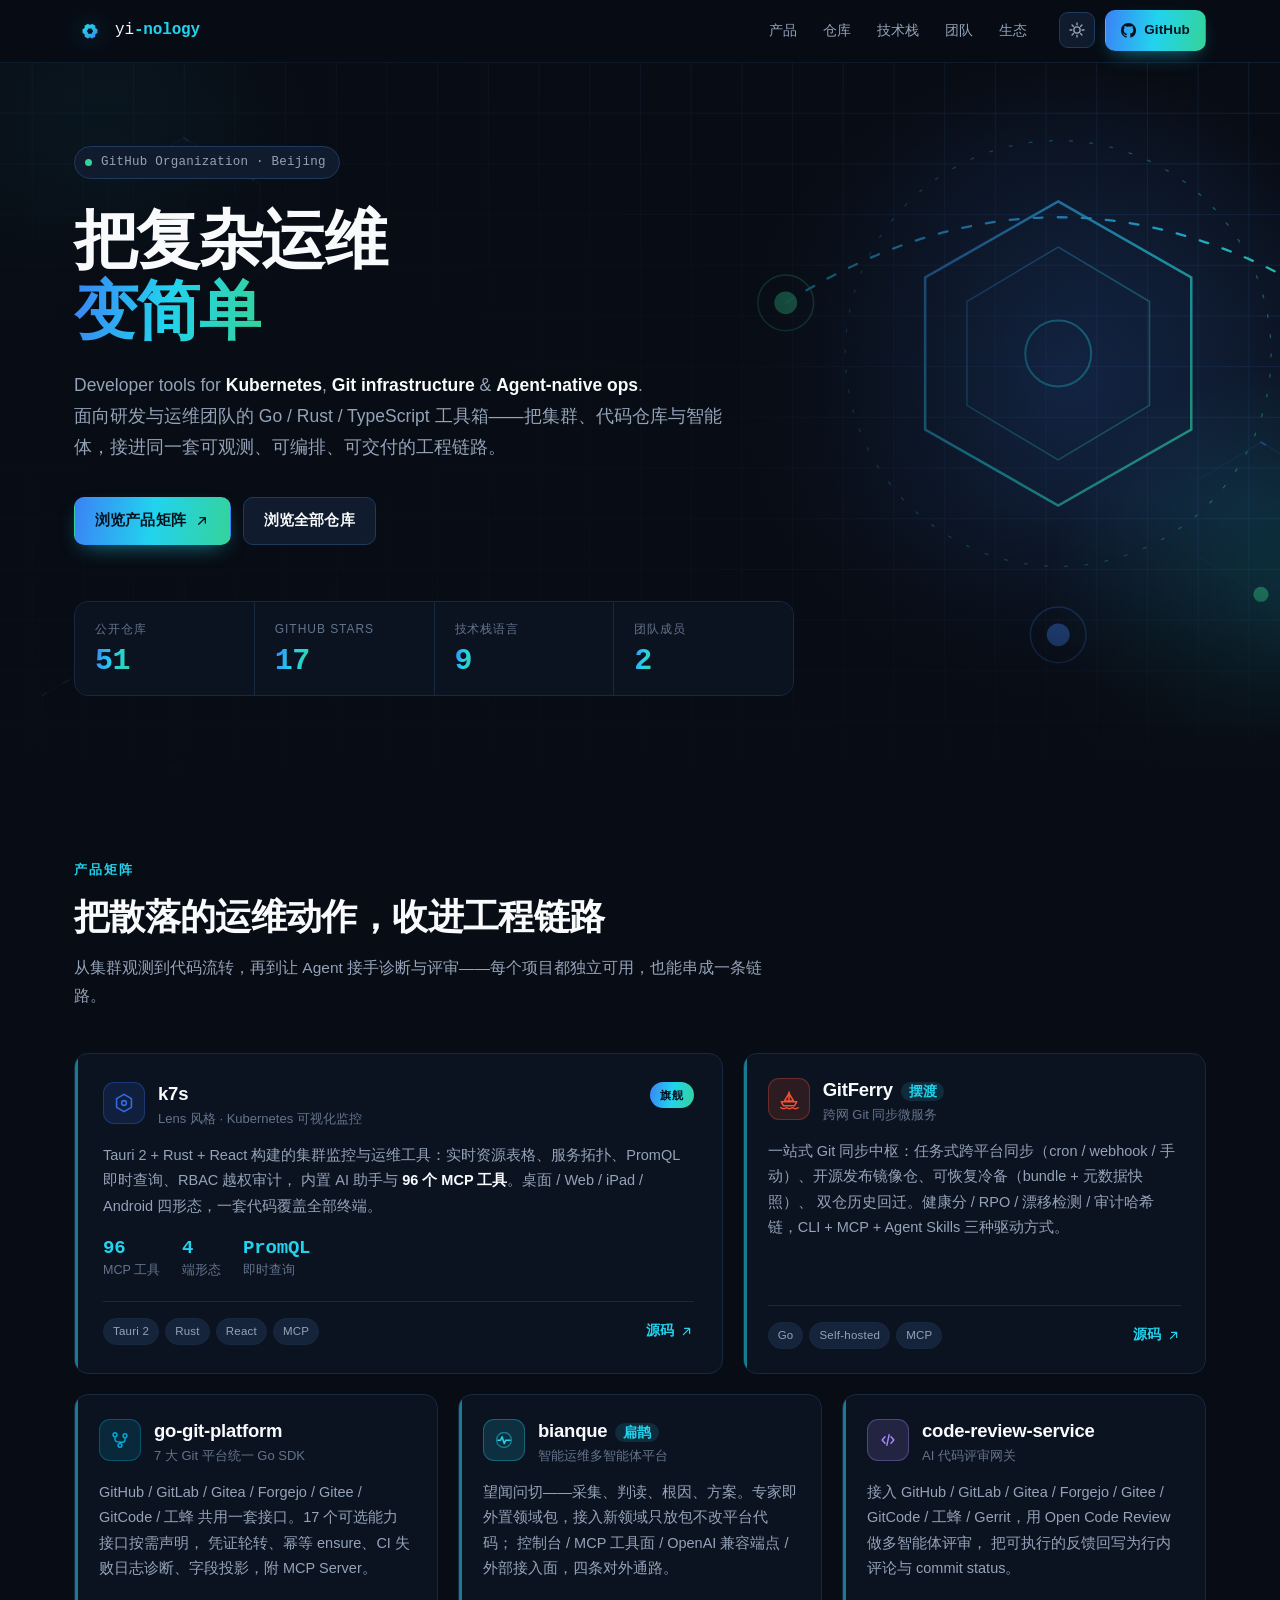
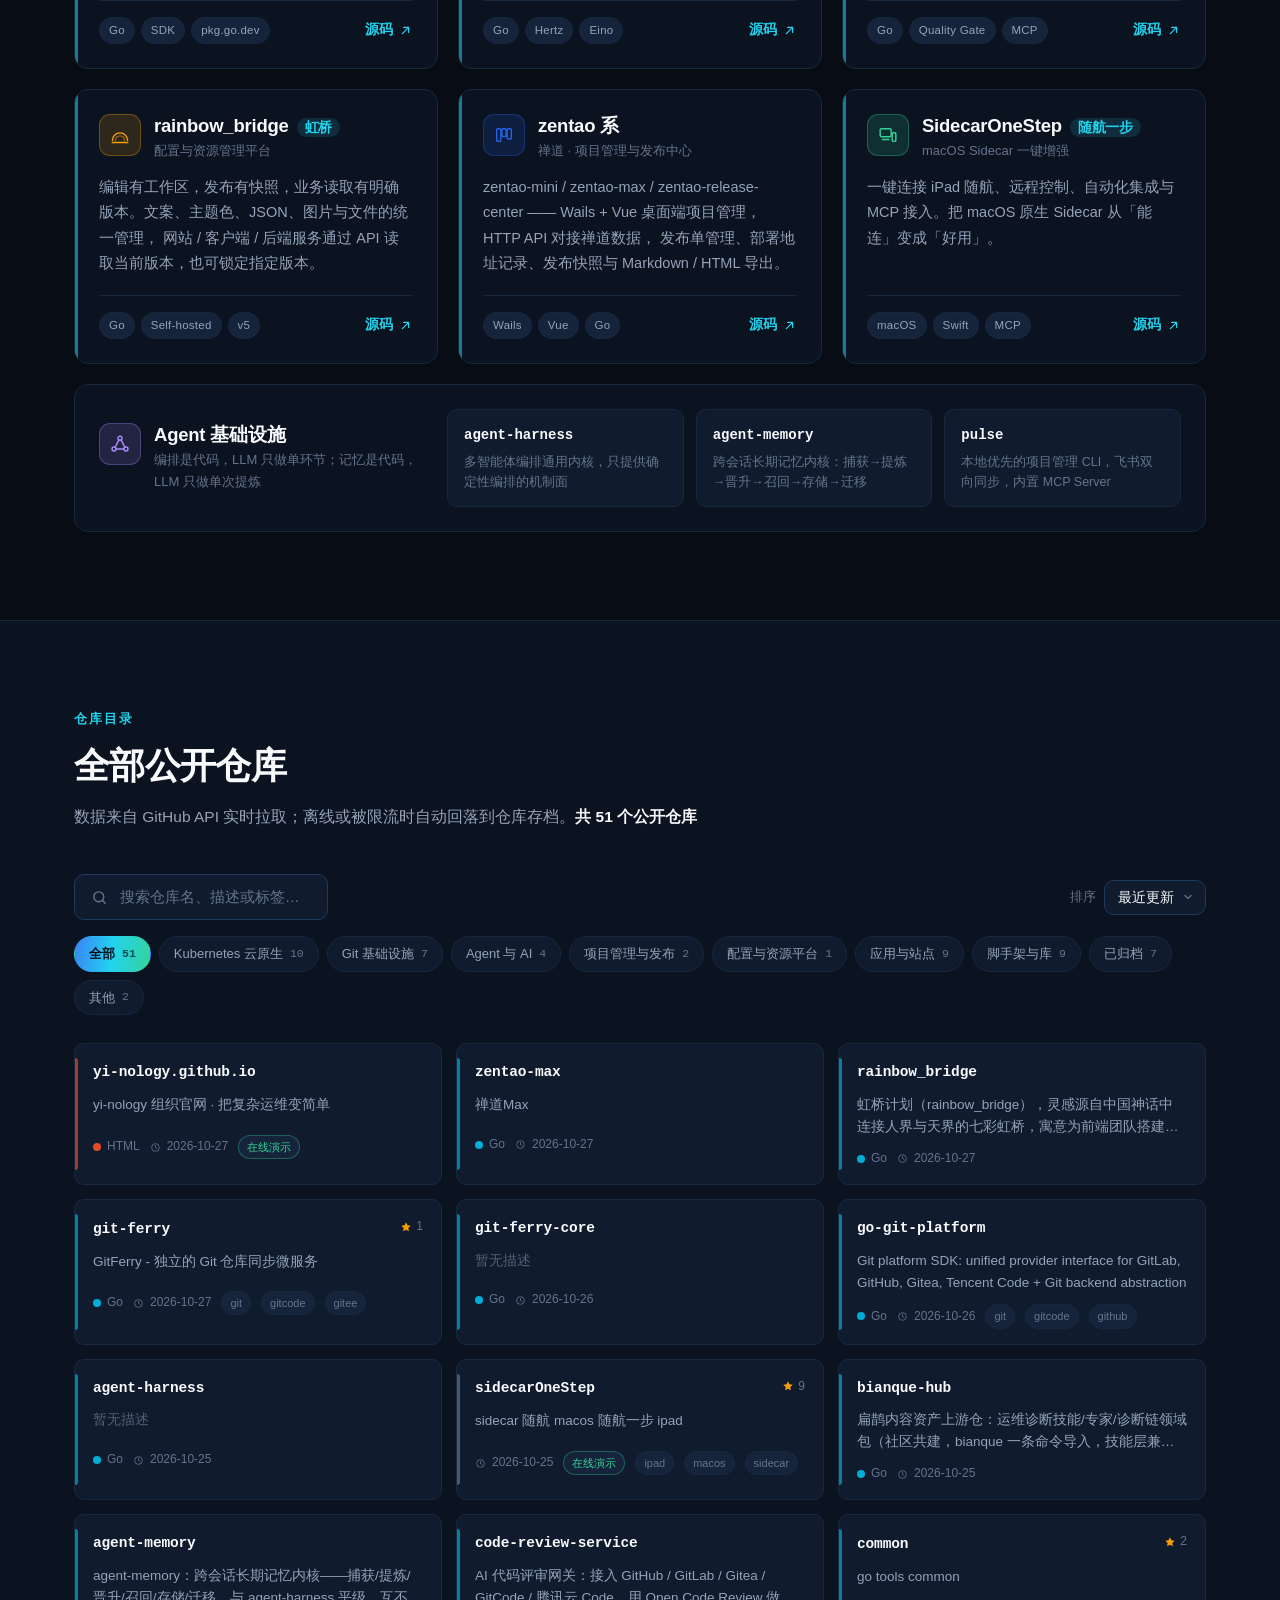
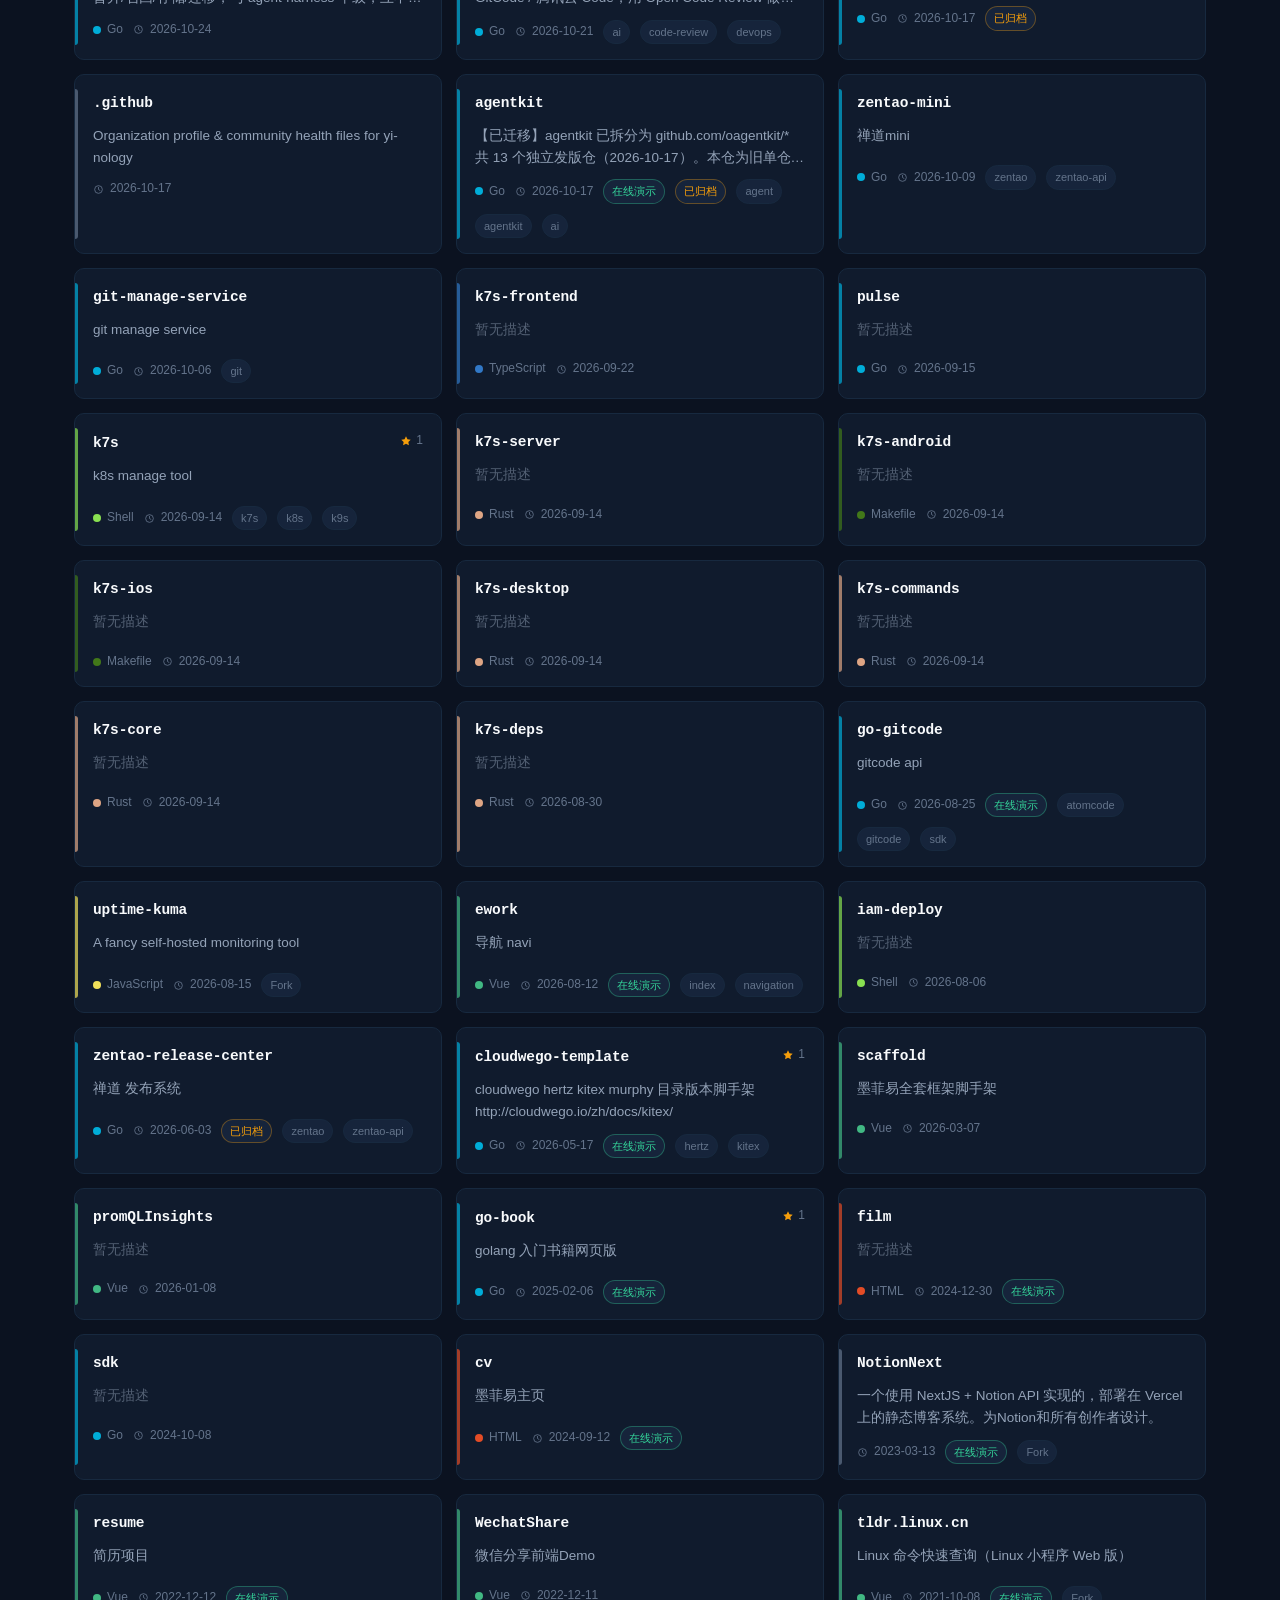
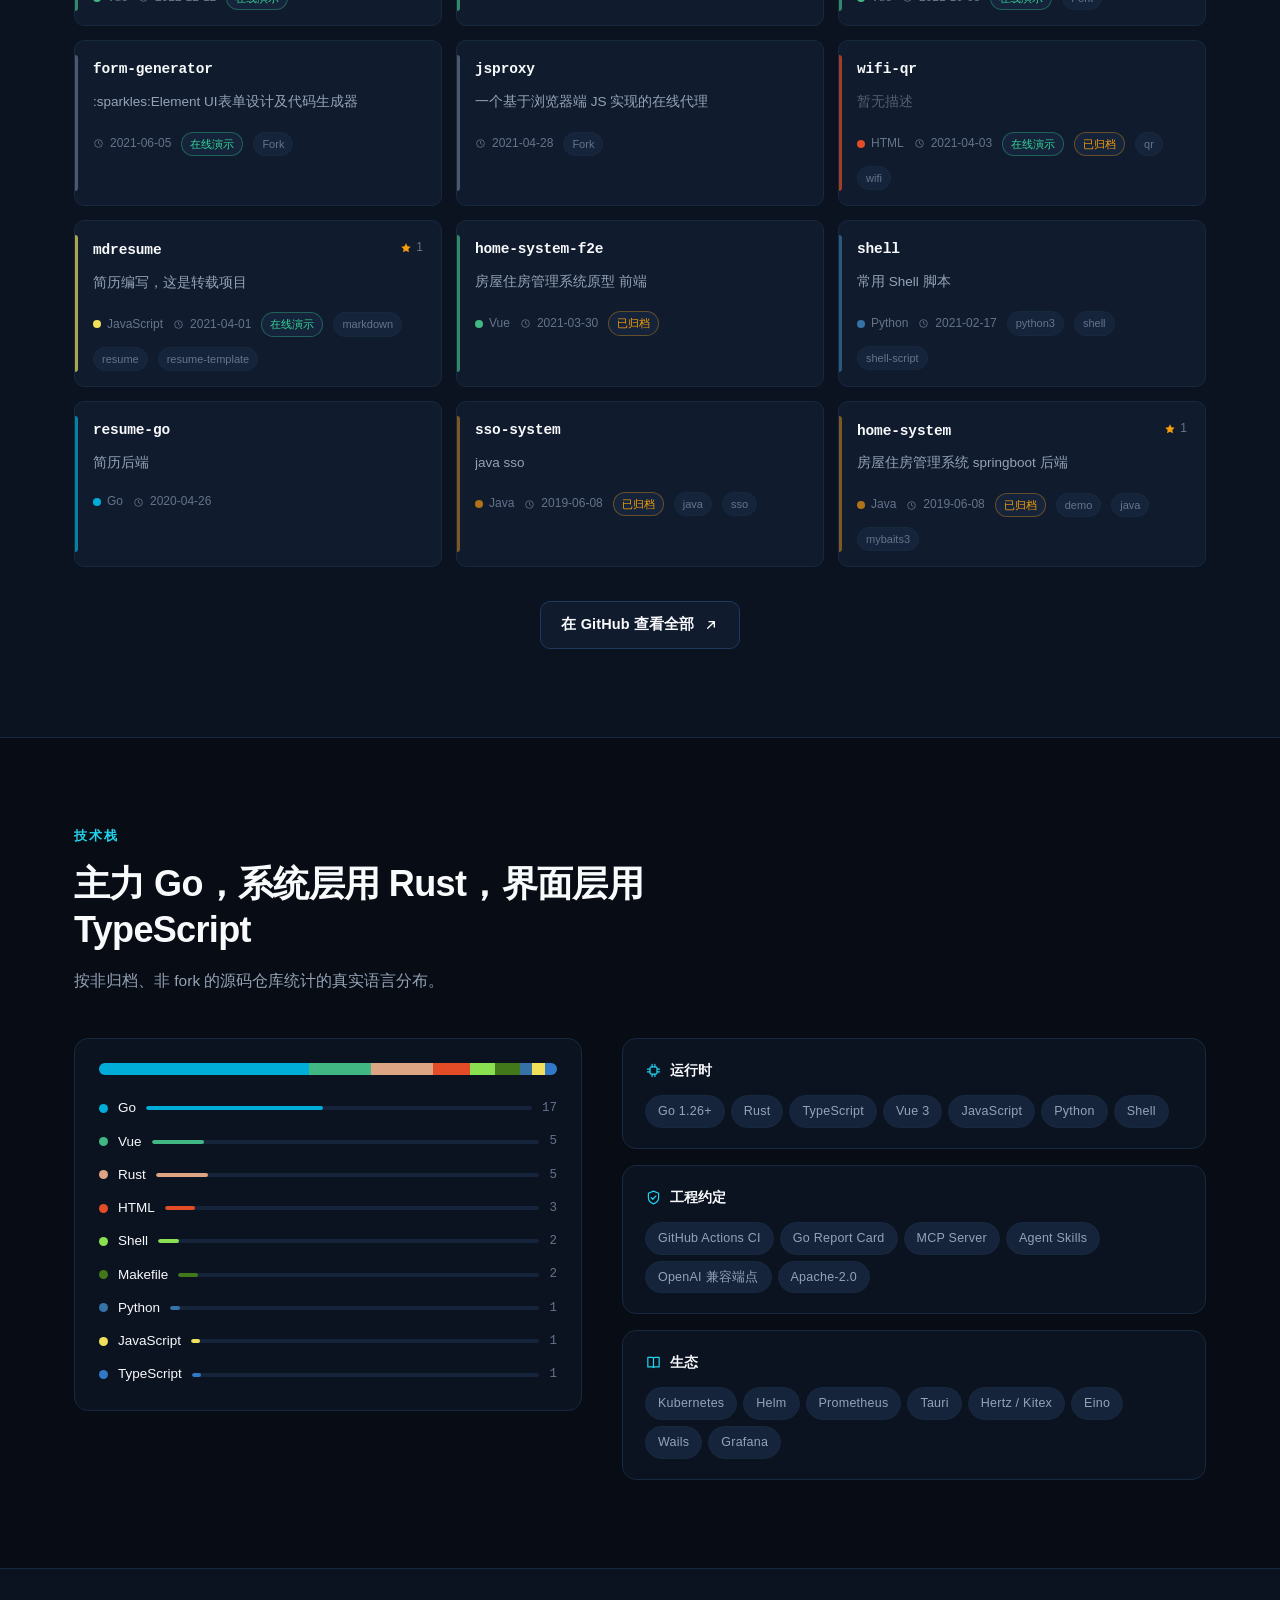
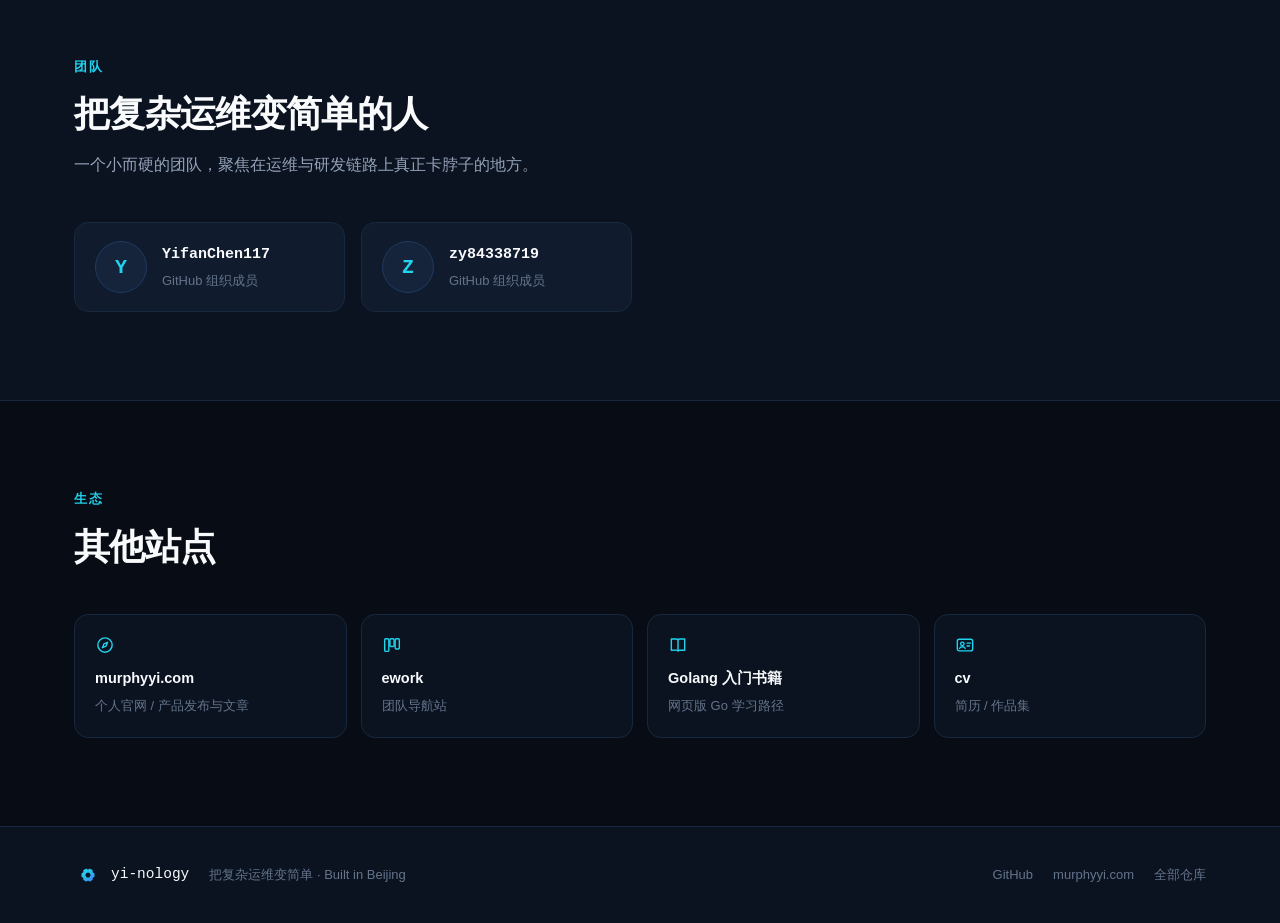
==== commit e534c7b4: "chore: 刷新仓库数据快照，并把本站归入「应用与站点」分类" ====
--- a/index.html
+++ b/index.html
@@ -184,7 +184,7 @@
       </div>
 
       <dl class="stat-strip" id="statStrip">
-        <div class="stat"><dt>公开仓库</dt><dd><span class="num" data-count="50">0</span></dd></div>
+        <div class="stat"><dt>公开仓库</dt><dd><span class="num" data-count="51">0</span></dd></div>
         <div class="stat"><dt>GitHub Stars</dt><dd><span class="num" data-count="17">0</span></dd></div>
         <div class="stat"><dt>技术栈语言</dt><dd><span class="num" data-count="9">0</span></dd></div>
         <div class="stat"><dt>团队成员</dt><dd><span class="num" data-count="2">0</span></dd></div>
